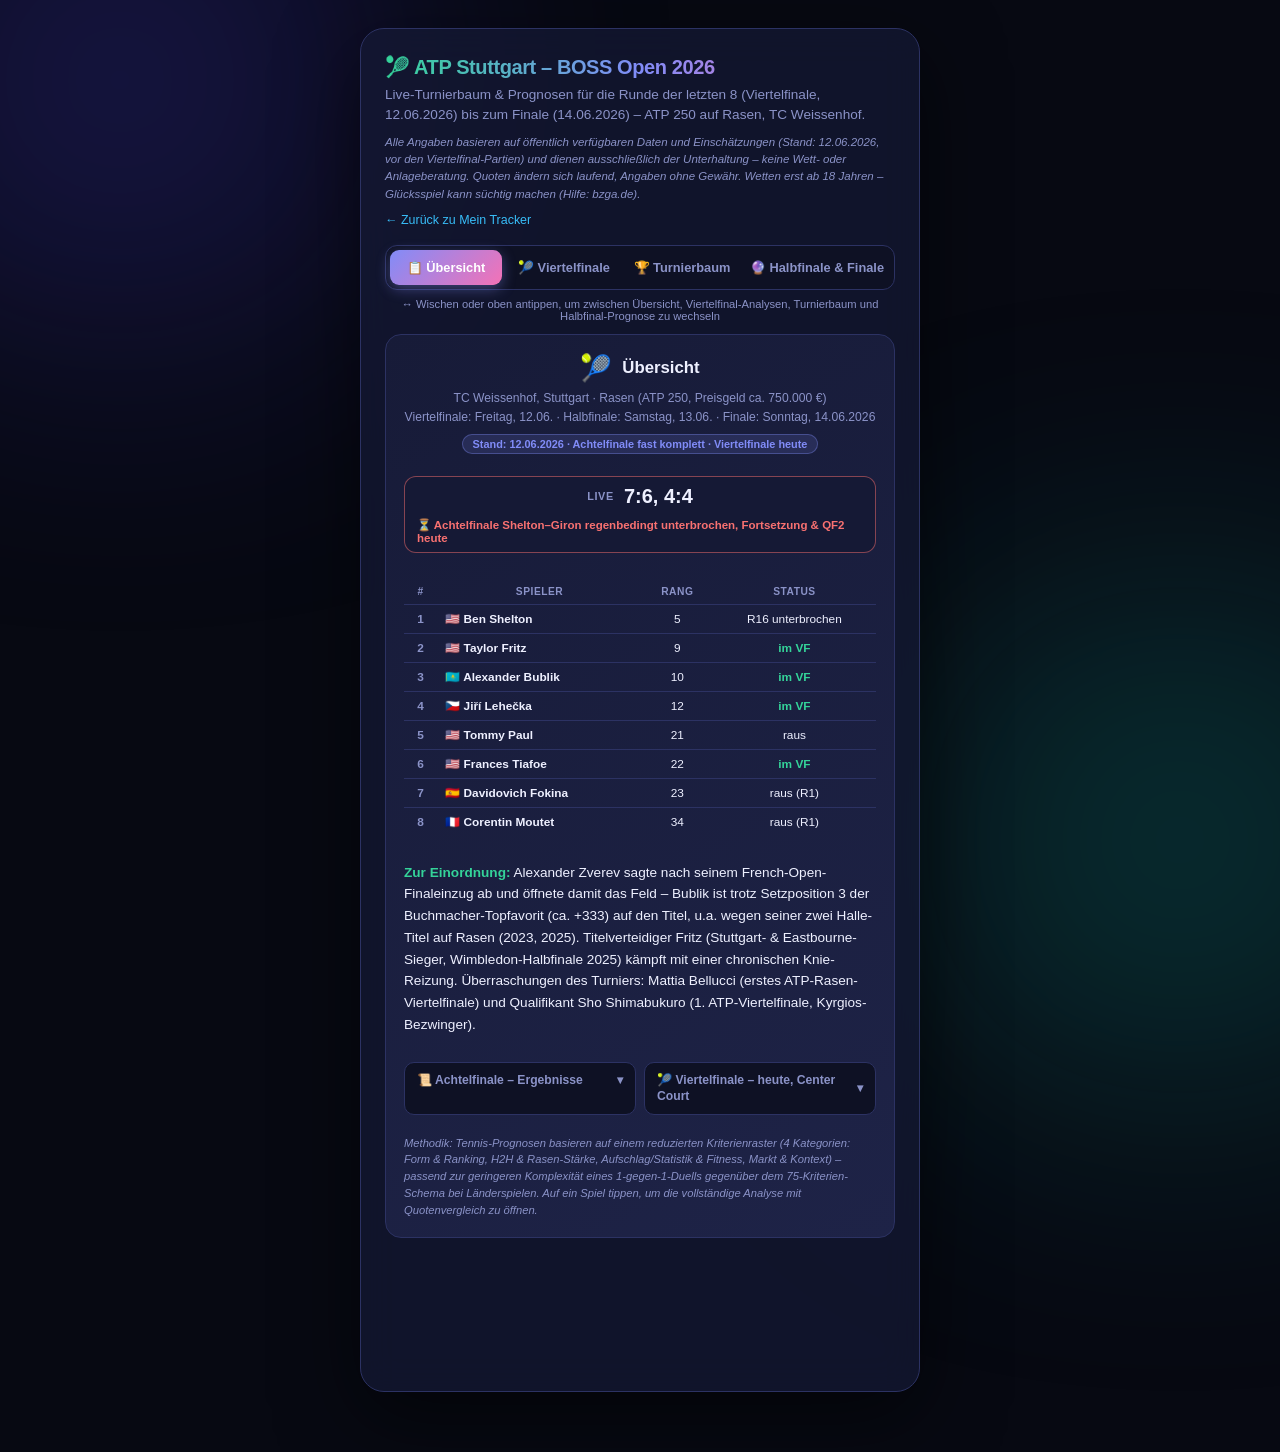
==== atp.html @ df24737b "ATP Stuttgart (BOSS Open) Seite hinzufügen: Live-Turnierbaum & Viertelfinale-Prognosen Neue Seite at" ====
<!DOCTYPE html>
<html lang="de">
<head>
<meta charset="UTF-8">
<meta name="viewport" content="width=device-width, initial-scale=1.0">
<title>ATP Stuttgart – BOSS Open 2026 | Mein Tracker</title>
<meta name="description" content="Live-Turnierbaum &amp; Prognosen für das ATP-Rasenturnier BOSS Open Stuttgart 2026 – Viertelfinale, Halbfinale &amp; Finale.">
<meta name="theme-color" content="#0e1124">
<link rel="icon" type="image/png" href="icons/icon-192.png">
<link rel="apple-touch-icon" href="icons/apple-touch-icon.png">
<link rel="stylesheet" href="style.css">
</head>
<body>
  <div class="app">
    <header class="wm-intro">
      <h1 class="wm-title">🎾 ATP Stuttgart – BOSS Open 2026</h1>
      <p class="wm-sub">Live-Turnierbaum &amp; Prognosen für die Runde der letzten 8 (Viertelfinale, 12.06.2026) bis zum Finale (14.06.2026) – ATP 250 auf Rasen, TC Weissenhof.</p>
      <p class="wm-disclaimer">Alle Angaben basieren auf öffentlich verfügbaren Daten und Einschätzungen (Stand: 12.06.2026, vor den Viertelfinal-Partien) und dienen ausschließlich der Unterhaltung – keine Wett- oder Anlageberatung. Quoten ändern sich laufend, Angaben ohne Gewähr. Wetten erst ab 18 Jahren – Glücksspiel kann süchtig machen (Hilfe: bzga.de).</p>
      <p style="margin-top:10px;font-size:0.78rem;"><a href="index.html" style="color:var(--blue);text-decoration:none;">← Zurück zu Mein Tracker</a></p>
    </header>

    <main>
      <div class="match-pills">
        <button class="match-pill active" type="button">📋 Übersicht</button>
        <button class="match-pill" type="button">🎾 Viertelfinale</button>
        <button class="match-pill" type="button">🏆 Turnierbaum</button>
        <button class="match-pill" type="button">🔮 Halbfinale &amp; Finale</button>
      </div>
      <p class="swipe-hint">↔️ Wischen oder oben antippen, um zwischen Übersicht, Viertelfinal-Analysen, Turnierbaum und Halbfinal-Prognose zu wechseln</p>
      <div class="match-slider" id="atpSlider">
      <article class="match-card">
        <header class="match-card-head">
          <div class="match-flags"><span class="flag">🎾</span><span>Übersicht</span></div>
          <div class="match-info">
            TC Weissenhof, Stuttgart · Rasen (ATP 250, Preisgeld ca. 750.000 €)<br>
            Viertelfinale: Freitag, 12.06. · Halbfinale: Samstag, 13.06. · Finale: Sonntag, 14.06.2026
          </div>
          <span class="match-tag">Stand: 12.06.2026 · Achtelfinale fast komplett · Viertelfinale heute</span>
        </header>

        <div class="live-result is-live"><span class="lr-label">Live</span><span class="lr-score">7:6, 4:4</span><span class="lr-status">⏳ Achtelfinale Shelton–Giron regenbedingt unterbrochen, Fortsetzung &amp; QF2 heute</span></div>

        <div class="group-table-wrap" style="margin-top:14px;">
          <table class="group-table">
            <thead>
              <tr><th>#</th><th>Spieler</th><th>Rang</th><th>Status</th></tr>
            </thead>
            <tbody>
              <tr><td>1</td><td>🇺🇸 Ben Shelton</td><td>5</td><td>R16 unterbrochen</td></tr>
              <tr><td>2</td><td>🇺🇸 Taylor Fritz</td><td>9</td><td class="pts">im VF</td></tr>
              <tr><td>3</td><td>🇰🇿 Alexander Bublik</td><td>10</td><td class="pts">im VF</td></tr>
              <tr><td>4</td><td>🇨🇿 Jiří Lehečka</td><td>12</td><td class="pts">im VF</td></tr>
              <tr><td>5</td><td>🇺🇸 Tommy Paul</td><td>21</td><td>raus</td></tr>
              <tr><td>6</td><td>🇺🇸 Frances Tiafoe</td><td>22</td><td class="pts">im VF</td></tr>
              <tr><td>7</td><td>🇪🇸 Davidovich Fokina</td><td>23</td><td>raus (R1)</td></tr>
              <tr><td>8</td><td>🇫🇷 Corentin Moutet</td><td>34</td><td>raus (R1)</td></tr>
            </tbody>
          </table>
        </div>

        <div class="prognosis-text" style="margin-top:14px;">
          <strong>Zur Einordnung:</strong> Alexander Zverev sagte nach seinem French-Open-Finaleinzug ab und öffnete damit das Feld – Bublik ist trotz Setzposition 3 der Buchmacher-Topfavorit (ca. +333) auf den Titel, u.a. wegen seiner zwei Halle-Titel auf Rasen (2023, 2025). Titelverteidiger Fritz (Stuttgart- &amp; Eastbourne-Sieger, Wimbledon-Halbfinale 2025) kämpft mit einer chronischen Knie-Reizung. Überraschungen des Turniers: Mattia Bellucci (erstes ATP-Rasen-Viertelfinale) und Qualifikant Sho Shimabukuro (1. ATP-Viertelfinale, Kyrgios-Bezwinger).
        </div>

        <div class="match-sections" style="margin-top:14px;">
        <details class="goal-details criteria-group">
          <summary>📜 Achtelfinale – Ergebnisse</summary>
          <ul class="tip-list">
            <li>
              <div class="tip-head"><span>Sho Shimabukuro [Q] def. Nick Kyrgios [WC]</span><span class="tip-prob">4-6, 7-6(5), 6-4</span></div>
              <div class="tip-meta">Erstes ATP-Viertelfinale für den Japaner – zugleich seine ersten beiden Rasen-Siege überhaupt.</div>
            </li>
            <li>
              <div class="tip-head"><span>Jiří Lehečka [4] def. James Duckworth</span><span class="tip-prob">6-7(8), 6-4, 7-6(3)</span></div>
              <div class="tip-meta">Enger Dreisatz-Krimi mit zwei Tiebreaks.</div>
            </li>
            <li>
              <div class="tip-head"><span>Frances Tiafoe [6] def. Rinky Hijikata</span><span class="tip-prob">6-4, 6-4</span></div>
              <div class="tip-meta">Effizienter Glattsatz-Sieg, kaum Aufwand.</div>
            </li>
            <li>
              <div class="tip-head"><span>G. Mpetshi Perricard def. Gauthier Onclin [Q]</span><span class="tip-prob">7-6(1), 6-2</span></div>
              <div class="tip-meta">Nach Tiebreak im 1. Satz danach klar.</div>
            </li>
            <li>
              <div class="tip-head"><span>Alexander Bublik [3] def. Jan-Lennard Struff</span><span class="tip-prob">7-6(3), 3-6, 6-2</span></div>
              <div class="tip-meta">22 Asse, beendet eine 3-Match-Negativserie.</div>
            </li>
            <li>
              <div class="tip-head"><span>Mattia Bellucci def. Yannick Hanfmann</span><span class="tip-prob">7-5, 6-7(4), 6-2</span></div>
              <div class="tip-meta">Zweiter Dreisatz-Sieg in Folge für den Italiener.</div>
            </li>
            <li>
              <div class="tip-head"><span>Taylor Fritz [2] def. Martin Landaluce</span><span class="tip-prob">6-7(4), 7-5, 7-6(3)</span></div>
              <div class="tip-meta">25 Asse/5 Doppelfehler – knappe Flucht aus dem 1. Satz.</div>
            </li>
            <li>
              <div class="tip-head"><span>Ben Shelton [1] vs. Marcos Giron</span><span class="tip-prob">7-6(3), 4:4*</span></div>
              <div class="tip-meta">*Regen-Unterbrechung Donnerstag – Giron führt mit Satz 1, Fortsetzung &amp; direkt anschließend QF2 am Freitag.</div>
            </li>
          </ul>
        </details>

        <details class="goal-details criteria-group">
          <summary>🎾 Viertelfinale – heute, Center Court</summary>
          <div class="group-results">
            <button class="group-result-row" type="button" data-target="1">
              <span class="gr-flags">G. Mpetshi Perricard – Bublik [3]<span class="gr-time">ab 11:00 Uhr · Eröffnungsmatch</span></span>
              <span class="gr-score">–:–</span>
              <span class="gr-link">Analyse &amp; Quoten ▸</span>
            </button>
            <button class="group-result-row" type="button" data-target="2">
              <span class="gr-flags">Sieger Shelton/Giron – Shimabukuro [Q]<span class="gr-time">nicht vor 15:00 Uhr</span></span>
              <span class="gr-score">–:–</span>
              <span class="gr-link">Analyse &amp; Quoten ▸</span>
            </button>
            <button class="group-result-row" type="button" data-target="3">
              <span class="gr-flags">Bellucci – Fritz [2]<span class="gr-time">im Anschluss an Match 1</span></span>
              <span class="gr-score">–:–</span>
              <span class="gr-link">Analyse &amp; Quoten ▸</span>
            </button>
            <button class="group-result-row" type="button" data-target="4">
              <span class="gr-flags">Lehečka [4] – Tiafoe [6]<span class="gr-time">nicht vor 17:00 Uhr</span></span>
              <span class="gr-score">–:–</span>
              <span class="gr-link">Analyse &amp; Quoten ▸</span>
            </button>
          </div>
        </details>
        </div>

        <p class="odds-note">Methodik: Tennis-Prognosen basieren auf einem reduzierten Kriterienraster (4 Kategorien: Form &amp; Ranking, H2H &amp; Rasen-Stärke, Aufschlag/Statistik &amp; Fitness, Markt &amp; Kontext) – passend zur geringeren Komplexität eines 1-gegen-1-Duells gegenüber dem 75-Kriterien-Schema bei Länderspielen. Auf ein Spiel tippen, um die vollständige Analyse mit Quotenvergleich zu öffnen.</p>
      </article>
      <article class="match-card">
        <header class="match-card-head">
          <button class="back-to-group" type="button" data-back="0">← Übersicht</button>
          <div class="match-flags">
            <span class="flag">🇫🇷</span><span>Mpetshi Perricard</span>
            <span class="match-vs">vs.</span>
            <span>Bublik</span><span class="flag">🇰🇿</span>
          </div>
          <div class="match-info">
            Freitag, 12.06.2026 · ab 11:00 Uhr MESZ (Eröffnungsmatch)<br>
            Center Court, TC Weissenhof, Stuttgart
          </div>
          <span class="match-tag">Viertelfinale · Best-of-3-Sätze</span>
          <div class="live-result"><span class="lr-label">Sätze</span><span class="lr-score">– : –</span><span class="lr-status">⏳ Beginn heute, 11:00 Uhr MESZ</span></div>
        </header>

        <div class="prognosis-box">
          <div class="prognosis-title">📊 Prognose</div>
          <div class="prob-row">
            <div>
              <div class="prob-labels"><span>Sieg Mpetshi Perricard</span><span class="pct">38%</span></div>
              <div class="prob-bar"><div class="prob-fill home" style="width:38%"></div></div>
            </div>
            <div>
              <div class="prob-labels"><span>Sieg Bublik</span><span class="pct">62%</span></div>
              <div class="prob-bar"><div class="prob-fill away" style="width:62%"></div></div>
            </div>
          </div>
          <div class="prognosis-result">
            <div class="result-score">1:2</div>
            <div class="result-label">Wahrscheinlichstes Ergebnis (Sätze): Knapper Sieg Bublik in 3 Sätzen gegen einen der größten Aufschläger der Tour – das erste Duell beider auf Rasen, nach zwei bisherigen Sandplatz-Begegnungen (2:1 für Mpetshi Perricard).</div>
          </div>
          <div class="prognosis-text">
            <strong>Sätze:</strong> Hohe Tiebreak-Wahrscheinlichkeit – beide Spieler zählen zu den größten Aufschlägern der Tour (Bublik zuletzt 22 Asse), echte Breaks dürften selten sein.<br>
            <strong>Schlüssel-Faktor:</strong> Frische – Mpetshi Perricard hat diese Woche bereits 6 Sätze (zwei Dreisätzer mit Tiebreaks) gespielt, Bublik nach Freilos erst 3.
          </div>
          <div class="confidence-row">
            <span class="confidence-badge low">Konfidenz: Niedrig</span>
          </div>
          <ul class="uncertainty-list">
            <li>Erstes Aufeinandertreffen auf Rasen – beide bisherigen Duelle (2:1 für Mpetshi Perricard) fanden auf Sand statt, kaum übertragbar.</li>
            <li>Eröffnungsmatch ab 11:00 Uhr: Morgentau auf dem Rasen kann Aufschlagprozente in der Anfangsphase leicht senken.</li>
            <li>Bei zwei Aufschlagriesen mit wenigen Breakchancen können einzelne Tiebreak-Punkte das ganze Match drehen – die Marge zwischen den Spielern ist statistisch gering.</li>
          </ul>
        </div>

        <div class="match-sections">
        <details class="goal-details criteria-group">
          <summary>📈 Form &amp; Ranking (Gewicht: 30%)</summary>
          <ul class="criteria-list">
            <li><span class="criteria-num">1.</span> Bublik (ATP 10/11) führt den Ranking-Vergleich klar an gegenüber Mpetshi Perricard (ATP ca. 93, durch limitierten Rasen-Spielplan 2026 in der Weltrangliste zurückgefallen).</li>
            <li><span class="criteria-num">2.</span> Bublik beendete mit dem 22-Asse-Sieg über Struff eine Drei-Match-Negativserie und wirkte dabei wieder in Bestform.</li>
            <li><span class="criteria-num">3.</span> Mpetshi Perricard musste sich in Runde 1 und im Achtelfinale jeweils über drei knappe Sätze (inkl. mehrerer Tiebreaks) durchsetzen – schwankende, aber kämpferische Form.</li>
            <li><span class="criteria-num">4.</span> Bublik gilt trotz Setzposition 3 als Buchmacher-Topfavorit (ca. +333) auf den Gesamttitel – ein Vertrauensvorschuss des Marktes in seine aktuelle Form.</li>
          </ul>
        </details>

        <details class="goal-details criteria-group">
          <summary>🆚 H2H &amp; Rasen-Stärke (Gewicht: 25%)</summary>
          <ul class="criteria-list">
            <li><span class="criteria-num">5.</span> Direktvergleich: Mpetshi Perricard führt 2:1 (Lyon 2024, Hamburg 2025) – beide Duelle fanden allerdings auf Sand statt, das heutige Match ist die erste Begegnung auf Rasen.</li>
            <li><span class="criteria-num">6.</span> Bublik ist zweifacher Halle-Champion (2023 &amp; 2025) mit einer Karriere-Rasenbilanz von ca. 62,8% – einer der erfahrensten Rasenspezialisten im verbliebenen Feld.</li>
            <li><span class="criteria-num">7.</span> Mpetshi Perricard hat 2026 auf Rasen erst 2 Partien bestritten (2-0) – positiv, aber eine zu kleine Stichprobe für eine verlässliche Einordnung.</li>
            <li><span class="criteria-num">8.</span> Der niedrige, schnelle Absprung auf Rasen begünstigt tendenziell den variableren, erfahreneren Aufschläger – ein leichter Vorteil für Bublik (Einschätzung).</li>
          </ul>
        </details>

        <details class="goal-details criteria-group">
          <summary>🎯 Aufschlag/Statistik &amp; Fitness (Gewicht: 30%)</summary>
          <ul class="criteria-list">
            <li><span class="criteria-num">9.</span> Beide zählen zu den größten Aufschlägern der Tour – Bublik mit zuletzt 22 Assen, Mpetshi Perricard traditionell mit häufig 20+ Assen pro Match.</li>
            <li><span class="criteria-num">10.</span> Bublik hatte ein Freilos in Runde 1 und musste seither nur einen Dreisatz bestreiten – insgesamt erst 3 Sätze in dieser Woche.</li>
            <li><span class="criteria-num">11.</span> Mpetshi Perricard spielte bereits zwei Dreisätzer (6 Sätze, mehrere Tiebreaks) – die kumulierte Belastung könnte sich im Verlauf eines engen 3. Satzes bemerkbar machen.</li>
            <li><span class="criteria-num">12.</span> Bei zwei Aufschlagriesen mit wenigen Returnchancen dürften Breaks selten sein – die statistische Marge ist gering, was Überraschungen begünstigt.</li>
          </ul>
        </details>

        <details class="goal-details criteria-group">
          <summary>💹 Markt &amp; Kontext (Gewicht: 15%)</summary>
          <ul class="criteria-list">
            <li><span class="criteria-num">13.</span> Quotenvergleich: Bublik ca. 1,50–1,57, Mpetshi Perricard ca. 2,39–2,62 – impliziert eine Bublik-Favoritenrolle von grob 60–65%.</li>
            <li><span class="criteria-num">14.</span> Tennis-Vorhersagemodelle sehen Bublik bei ca. 60% Siegwahrscheinlichkeit – am unteren Ende typischer Top-10-vs-Top-100-Quoten, was auf eine als eng eingeschätzte Partie hindeutet.</li>
            <li><span class="criteria-num">15.</span> Eröffnungsmatch des Tages auf dem Center Court (ab 11:00 Uhr) – früher Termin, Bedingungen morgens potenziell etwas langsamer.</li>
            <li><span class="criteria-num">16.</span> Größtes Unsicherheitsmoment bleibt die fehlende Rasen-Erfahrung im direkten Duell – ohne Präzedenzfall auf diesem Belag ist die Prognose stärker modell- als erfahrungsbasiert.</li>
          </ul>
        </details>

        <details class="goal-details criteria-group">
          <summary>🔗 Quellen</summary>
          <ul class="source-list">
            <li><a href="https://en.wikipedia.org/wiki/2026_BOSS_Open" target="_blank" rel="noopener">Wikipedia: 2026 BOSS Open – Setzliste &amp; Draw</a></li>
            <li><a href="https://www.tennisexplorer.com/stuttgart/2026/atp-men/" target="_blank" rel="noopener">TennisExplorer: Stuttgart 2026 – Draw &amp; Ergebnisse</a></li>
            <li><a href="https://www.universtennis.com/2026/06/11/atp-250-stuttgart-le-programme-complet-du-vendredi-12-juin-avec-mpetshi-perricard-bublik/" target="_blank" rel="noopener">UniversTennis: Order of Play Freitag – Mpetshi Perricard vs. Bublik</a></li>
            <li><a href="https://www.ski-nordique.net/atp-stuttgart-2026-resultats-et-suivi-live-mpetshi-perricard-vs-bublik-en-quart-fritz-et-lehecka-se-font-peur.6747522-605274.html" target="_blank" rel="noopener">Live-Ticker &amp; Vorschau: Mpetshi Perricard – Bublik im Viertelfinale</a></li>
            <li><a href="https://www.atptour.com/en/news/stuttgart-atp-250-2026-history-draw-schedule" target="_blank" rel="noopener">ATP Tour: Stuttgart 2026 – History, Draw &amp; Schedule</a></li>
          </ul>
        </details>
        </div>
      </article>
      <article class="match-card">
        <header class="match-card-head">
          <button class="back-to-group" type="button" data-back="0">← Übersicht</button>
          <div class="match-flags">
            <span class="flag">🇺🇸</span><span>Sieger Shelton/Giron</span>
            <span class="match-vs">vs.</span>
            <span>Shimabukuro</span><span class="flag">🇯🇵</span>
          </div>
          <div class="match-info">
            Freitag, 12.06.2026 · nicht vor 15:00 Uhr MESZ (im Anschluss an die R16-Fortsetzung)<br>
            Center Court, TC Weissenhof, Stuttgart
          </div>
          <span class="match-tag">Viertelfinale · Best-of-3-Sätze · Gegner steht erst nach R16-Fortsetzung fest</span>
          <div class="live-result is-live"><span class="lr-label">R16</span><span class="lr-score">7:6, 4:4</span><span class="lr-status">⏳ Shelton–Giron unterbrochen (Giron führt 1:0 Sätze), Fortsetzung vor QF2</span></div>
        </header>

        <div class="prognosis-box">
          <div class="prognosis-title">📊 Prognose</div>
          <div class="prob-row">
            <div>
              <div class="prob-labels"><span>Sieg Shelton/Giron (R16-Sieger)</span><span class="pct">70%</span></div>
              <div class="prob-bar"><div class="prob-fill home" style="width:70%"></div></div>
            </div>
            <div>
              <div class="prob-labels"><span>Sieg Shimabukuro</span><span class="pct">30%</span></div>
              <div class="prob-bar"><div class="prob-fill away" style="width:30%"></div></div>
            </div>
          </div>
          <div class="prognosis-result">
            <div class="result-score">2:1</div>
            <div class="result-label">Wahrscheinlichstes Ergebnis (Sätze): Der Sieger der R16-Fortsetzung (Shelton oder Giron) setzt sich gegen den überraschend starken Qualifikanten Shimabukuro durch – aber nicht ohne Kampf, da er direkt im Anschluss ohne nennenswerte Pause antreten muss.</div>
          </div>
          <div class="prognosis-text">
            <strong>Sätze:</strong> Der Ranking-Vorteil spricht für den R16-Sieger, doch die fehlende Erholungszeit und Shimabukuros Cinderella-Lauf (Siege über Halys &amp; Kyrgios) machen einen 3. Satz wahrscheinlich.<br>
            <strong>Schlüssel-Faktor:</strong> Wer überhaupt antritt, ist offen – die Regen-unterbrochene Partie Shelton vs. Giron steht bei 7:6(3), 4:4, Giron führt mit Satz 1.
          </div>
          <div class="confidence-row">
            <span class="confidence-badge low">Konfidenz: Niedrig</span>
          </div>
          <ul class="uncertainty-list">
            <li>Der Gegner für dieses Viertelfinale steht erst nach Fortsetzung der unterbrochenen R16-Partie Shelton vs. Giron fest.</li>
            <li>Fatigue: Der R16-Sieger spielt am selben Tag direkt im Anschluss ohne nennenswerte Erholungszeit – das am stärksten belastete Szenario der gesamten Runde.</li>
            <li>Shimabukuros Rasen-Erfahrung beschränkt sich komplett auf diese Turnierwoche – keine Vergleichsdaten gegen höher eingestufte Gegner auf diesem Belag.</li>
          </ul>
        </div>

        <div class="match-sections">
        <details class="goal-details criteria-group">
          <summary>📈 Form &amp; Ranking (Gewicht: 30%)</summary>
          <ul class="criteria-list">
            <li><span class="criteria-num">1.</span> Offen ist, wer überhaupt ins Viertelfinale einzieht: Die regen-unterbrochene R16-Partie Shelton [1] vs. Giron steht bei 7:6(3), 4:4 – Giron führt mit Satz 1, beide haben reelle Chancen.</li>
            <li><span class="criteria-num">2.</span> Shelton (ATP 5, 2 Titel 2026: Dallas &amp; München) war vor der Unterbrechung mit ca. 74% impliziter Wahrscheinlichkeit klarer Favorit – ein Vorsprung, der durch den Satzrückstand nun relativiert wird.</li>
            <li><span class="criteria-num">3.</span> Giron (ATP ca. 51–69, 8:6 in 2026, Finale beim Phoenix/Arizona-Classic) zeigt solide Form 2026 und führt überraschend mit Satz 1 gegen den Top-5-Spieler.</li>
            <li><span class="criteria-num">4.</span> Shimabukuro (Qualifikant, rückt erstmals in die Top 100 vor) ist die Cinderella-Story des Turniers: Siege über Halys und Kyrgios – zugleich seine ersten beiden Rasen-Siege überhaupt.</li>
          </ul>
        </details>

        <details class="goal-details criteria-group">
          <summary>🆚 H2H &amp; Rasen-Stärke (Gewicht: 25%)</summary>
          <ul class="criteria-list">
            <li><span class="criteria-num">5.</span> H2H Shelton–Giron: Shelton führt 2:1 (Tokio 2023, Hamburg 2026); Girons einziger Sieg war Delray Beach 2023 auf Hartplatz – noch kein Rasen-Duell zwischen beiden.</li>
            <li><span class="criteria-num">6.</span> Shelton erreichte bei seinem Stuttgart-Debüt 2025 das Halbfinale und gilt als einer der besseren Rasenspieler im Feld; Girons Karriere-Rasenbilanz liegt bei ca. 51% (19-18), zuletzt 3:3 in den letzten 52 Wochen.</li>
            <li><span class="criteria-num">7.</span> Shimabukuro hatte vor dieser Woche keine ATP-Rasen-Erfahrung – seine Siege über Halys und Kyrgios waren seine ersten Rasen-Matches überhaupt, ein bemerkenswerter Soforterfolg.</li>
            <li><span class="criteria-num">8.</span> Gegen Shimabukuro fehlt sowohl Shelton als auch Giron jede H2H-Referenz – für beide Szenarien ist es ein Duell ohne Vorgeschichte.</li>
          </ul>
        </details>

        <details class="goal-details criteria-group">
          <summary>🎯 Aufschlag/Statistik &amp; Fitness (Gewicht: 30%)</summary>
          <ul class="criteria-list">
            <li><span class="criteria-num">9.</span> Entscheidender Fitness-Faktor: Wer die R16-Fortsetzung gewinnt, muss am selben Tag ohne nennenswerte Pause direkt ins Viertelfinale – das am stärksten belastete Szenario der gesamten Runde.</li>
            <li><span class="criteria-num">10.</span> Shimabukuro hat in dieser Woche bereits 2 Matches/5 Sätze bestritten, ist aber nicht zusätzlich durch eine Marathon-Fortsetzung am gleichen Tag belastet.</li>
            <li><span class="criteria-num">11.</span> Shelton zählt zu den härtesten Aufschlägern der Tour; Giron spielt variabler mit gutem Slice-Aufschlag – beide Stile würden Shimabukuros Returnspiel unterschiedlich fordern.</li>
            <li><span class="criteria-num">12.</span> Für Shimabukuro gegen Top-100-Gegner auf Rasen existieren noch keine Vergleichswerte – seine bisherigen Siege beruhten vor allem auf Kampfgeist und Nervenstärke in Tiebreaks.</li>
          </ul>
        </details>

        <details class="goal-details criteria-group">
          <summary>💹 Markt &amp; Kontext (Gewicht: 15%)</summary>
          <ul class="criteria-list">
            <li><span class="criteria-num">13.</span> Vor der Quoten-Neubewertung war Shelton mit ca. 1,30–1,36 (≈74%) klarer Favorit gegen Giron – nach dem Satzverlust dürfte sich diese Quote deutlich Richtung 50:50 verschoben haben.</li>
            <li><span class="criteria-num">14.</span> Für das Viertelfinale selbst lag zum Recherchezeitpunkt noch keine Quote vor (Gegner unbekannt); Shimabukuros vorherige Außenseiterquote (+134 gegen Kyrgios) deutet aber darauf hin, dass er auch hier Außenseiter bliebe.</li>
            <li><span class="criteria-num">15.</span> Ansetzung "nicht vor 15:00 Uhr" – direkt nach der R16-Fortsetzung, was die Pausenlänge für den Sieger weiter verkürzt.</li>
            <li><span class="criteria-num">16.</span> Größte Unsicherheit der gesamten Runde: Sowohl Gegner als auch dessen Frischezustand stehen erst kurz vor Anpfiff fest – diese Prognose trägt daher die niedrigste Konfidenz aller vier Partien.</li>
          </ul>
        </details>

        <details class="goal-details criteria-group">
          <summary>🔗 Quellen</summary>
          <ul class="source-list">
            <li><a href="https://www.atptour.com/en/video/extended-highlights-shimabukuro-tiafoe-fritz-win-sheltongiron-interrupted-in-stuttgart-2026" target="_blank" rel="noopener">ATP Tour: Highlights &amp; Bestätigung der Unterbrechung Shelton–Giron</a></li>
            <li><a href="https://www.tennisexplorer.com/stuttgart/2026/atp-men/" target="_blank" rel="noopener">TennisExplorer: Stuttgart 2026 – Draw &amp; Ergebnisse</a></li>
            <li><a href="https://en.wikipedia.org/wiki/2026_BOSS_Open" target="_blank" rel="noopener">Wikipedia: 2026 BOSS Open – Setzliste &amp; Draw</a></li>
            <li><a href="https://tennis-db.com/tournaments/250/boss-open" target="_blank" rel="noopener">Tennis-DB: BOSS Open 2026 – Rundenergebnisse</a></li>
            <li><a href="https://www.atptour.com/en/news/stuttgart-atp-250-2026-history-draw-schedule" target="_blank" rel="noopener">ATP Tour: Stuttgart 2026 – History, Draw &amp; Schedule</a></li>
          </ul>
        </details>
        </div>
      </article>
      <article class="match-card">
        <header class="match-card-head">
          <button class="back-to-group" type="button" data-back="0">← Übersicht</button>
          <div class="match-flags">
            <span class="flag">🇮🇹</span><span>Bellucci</span>
            <span class="match-vs">vs.</span>
            <span>Fritz</span><span class="flag">🇺🇸</span>
          </div>
          <div class="match-info">
            Freitag, 12.06.2026 · im Anschluss an QF1 (ca. frühe/mittlere Nachmittagsstunden)<br>
            Center Court, TC Weissenhof, Stuttgart
          </div>
          <span class="match-tag">Viertelfinale · Best-of-3-Sätze</span>
          <div class="live-result"><span class="lr-label">Sätze</span><span class="lr-score">– : –</span><span class="lr-status">⏳ Beginn heute im Tagesverlauf</span></div>
        </header>

        <div class="prognosis-box">
          <div class="prognosis-title">📊 Prognose</div>
          <div class="prob-row">
            <div>
              <div class="prob-labels"><span>Sieg Bellucci</span><span class="pct">28%</span></div>
              <div class="prob-bar"><div class="prob-fill home" style="width:28%"></div></div>
            </div>
            <div>
              <div class="prob-labels"><span>Sieg Fritz</span><span class="pct">72%</span></div>
              <div class="prob-bar"><div class="prob-fill away" style="width:72%"></div></div>
            </div>
          </div>
          <div class="prognosis-result">
            <div class="result-score">0:2</div>
            <div class="result-label">Wahrscheinlichstes Ergebnis (Sätze): Titelverteidiger Fritz nutzt seine Rasen-Erfahrung (65% Karrierequote, Stuttgart- &amp; Eastbourne-Sieger 2025) und gewinnt vergleichsweise klar in 2 Sätzen – sofern das angeschlagene Knie mitspielt.</div>
          </div>
          <div class="prognosis-text">
            <strong>Sätze:</strong> Modelle sehen Fritz bei ca. 72%, SportyTrader projiziert sogar ein gedecktes Games-Handicap von -3,5 für ihn – ein 2:0 in Sätzen ist das Basisszenario.<br>
            <strong>Schlüssel-Faktor:</strong> Fritz' chronische Knie-Tendonitis – seine Bewegungsfreiheit war 2026 saisonübergreifend „komplett beeinträchtigt", was auf Rasen (tiefe Bälle, seitliche Antritte) besonders riskant ist.
          </div>
          <div class="confidence-row">
            <span class="confidence-badge medium">Konfidenz: Mittel</span>
          </div>
          <ul class="uncertainty-list">
            <li>Fritz' Knieproblem (chronische Tendonitis) ist der entscheidende Unsicherheitsfaktor – unklar, wie stark seine Beweglichkeit auf Rasen aktuell eingeschränkt ist.</li>
            <li>Bellucci hat in dieser Woche bereits 6 Sätze gespielt (zwei Dreisätzer) gegenüber 3 für Fritz – mehr Matchpraxis, aber auch mehr kumulierte Belastung für den Italiener.</li>
            <li>Gegen Top-10-Spieler ist Bellucci bislang nur 1:4 – wenig Erfahrung in derart hochkarätigen Duellen.</li>
          </ul>
        </div>

        <div class="match-sections">
        <details class="goal-details criteria-group">
          <summary>📈 Form &amp; Ranking (Gewicht: 30%)</summary>
          <ul class="criteria-list">
            <li><span class="criteria-num">1.</span> Fritz (ATP 9, Titelverteidiger) führt den Ranking-Vergleich klar vor Bellucci (ATP 78) – eine Differenz von fast 70 Plätzen.</li>
            <li><span class="criteria-num">2.</span> Fritz' 2026-Bilanz (11:7, 61,1%) wird von Trackern als „durchschnittlich" eingestuft – kein Hinweis auf Topform, aber stabil.</li>
            <li><span class="criteria-num">3.</span> Bellucci erlebt seinen Karrierehöhepunkt: Sensationssieg gegen die Nr. 7 Davidovich Fokina (6-2, 6-7, 6-1), danach ein weiterer Dreisatzsieg gegen Hanfmann – sein erstes ATP-Rasen-Viertelfinale überhaupt.</li>
            <li><span class="criteria-num">4.</span> Vor Stuttgart kassierte Bellucci Erstrunden-Aus bei Roland Garros (gg. Q. Halys) und Birmingham (gg. Bolt) sowie ein Drittrunden-Aus in Rom – die Stuttgart-Form ist ein deutlicher Ausreißer nach oben.</li>
          </ul>
        </details>

        <details class="goal-details criteria-group">
          <summary>🆚 H2H &amp; Rasen-Stärke (Gewicht: 25%)</summary>
          <ul class="criteria-list">
            <li><span class="criteria-num">5.</span> Kein bisheriges Aufeinandertreffen zwischen Fritz und Bellucci auf der ATP Tour – ein Duell ohne Vorgeschichte.</li>
            <li><span class="criteria-num">6.</span> Fritz ist mit ca. 65% Karriere-Rasenquote, 5 Rasentiteln, der Titelverteidigung in Stuttgart 2025, dem Eastbourne-Sieg 2025 und dem Wimbledon-Halbfinale 2025 einer der etabliertesten Rasenspieler im verbliebenen Feld.</li>
            <li><span class="criteria-num">7.</span> Bellucci bringt eine Karriere-Rasenbilanz von ca. 56% (18-14) mit – solide, aber ohne die Titel-Historie von Fritz auf diesem Belag.</li>
            <li><span class="criteria-num">8.</span> Gegen Top-10-Spieler ist Bellucci bislang nur 1:4 – eine Hürde, die er heute gegen den Titelverteidiger erstmals auf Rasen überwinden müsste.</li>
          </ul>
        </details>

        <details class="goal-details criteria-group">
          <summary>🎯 Aufschlag/Statistik &amp; Fitness (Gewicht: 30%)</summary>
          <ul class="criteria-list">
            <li><span class="criteria-num">9.</span> Fritz schlug im Achtelfinale 25 Asse bei nur 5 Doppelfehlern – ein starkes Aufschlagsignal trotz Dreisatz-Sieg über Landaluce.</li>
            <li><span class="criteria-num">10.</span> Fritz hatte ein Freilos in Runde 1 und musste seither nur einen Dreisatz spielen (3 Sätze gesamt); Bellucci spielte zwei Dreisätzer (6 Sätze) – mehr Matchpraxis, aber auch mehr Belastung für den Italiener.</li>
            <li><span class="criteria-num">11.</span> Fritz' chronische Knie-Tendonitis erzwang 2026 bereits eine Saisonpause nach dem Achtelfinal-Aus in Miami und den Verzicht auf weite Teile der Sandplatzsaison – seine Bewegungsfreiheit gilt als „komplett beeinträchtigt".</li>
            <li><span class="criteria-num">12.</span> Auf Rasen sind niedrige Bälle und seitliche Antritte besonders kniebelastend – sollte Fritz' Knie limitiert sein, würde das Belluccis Konterspiel begünstigen.</li>
          </ul>
        </details>

        <details class="goal-details criteria-group">
          <summary>💹 Markt &amp; Kontext (Gewicht: 15%)</summary>
          <ul class="criteria-list">
            <li><span class="criteria-num">13.</span> Quotenvergleich: Fritz ca. 1,30–1,32, Bellucci ca. 3,36–3,50 – klare Favoritenrolle für den Titelverteidiger.</li>
            <li><span class="criteria-num">14.</span> Vorhersagemodelle sehen Fritz bei ca. 72%; SportyTrader projiziert sogar ein gedecktes Games-Handicap von -3,5 für Fritz.</li>
            <li><span class="criteria-num">15.</span> Für Fritz steht mit einem Titel auch ein psychologischer Schub vor Wimbledon im Raum – ein Erfolg in Stuttgart wäre ein wichtiges Formsignal nach der knie-bedingten Saisonunterbrechung.</li>
            <li><span class="criteria-num">16.</span> Für Bellucci ist bereits das Erreichen des Viertelfinales ein Karrierehöhepunkt – „verlustfrei" spielen könnte ihn befreien, mutige Entscheidungen zu treffen (Einschätzung).</li>
          </ul>
        </details>

        <details class="goal-details criteria-group">
          <summary>🔗 Quellen</summary>
          <ul class="source-list">
            <li><a href="https://www.atptour.com/en/news/bellucci-hanfmann-stuttgart-2026-wednesday" target="_blank" rel="noopener">ATP Tour: Bellucci – Hanfmann, R16-Bericht &amp; bisherige Saison</a></li>
            <li><a href="https://www.si.com/onsi/serve/news/taylor-fritz-knee-injury-jeopardizes-2026-season" target="_blank" rel="noopener">Sports Illustrated: Taylor Fritz' Knieverletzung gefährdet die Saison 2026</a></li>
            <li><a href="https://www.tennisexplorer.com/stuttgart/2026/atp-men/" target="_blank" rel="noopener">TennisExplorer: Stuttgart 2026 – Draw &amp; Ergebnisse</a></li>
            <li><a href="https://www.ski-nordique.net/atp-stuttgart-2026-resultats-et-suivi-live-mpetshi-perricard-vs-bublik-en-quart-fritz-et-lehecka-se-font-peur.6747522-605274.html" target="_blank" rel="noopener">Live-Ticker &amp; Vorschau: Fritz im Viertelfinale</a></li>
            <li><a href="https://en.wikipedia.org/wiki/2026_BOSS_Open" target="_blank" rel="noopener">Wikipedia: 2026 BOSS Open – Setzliste &amp; Draw</a></li>
          </ul>
        </details>
        </div>
      </article>
      <article class="match-card">
        <header class="match-card-head">
          <button class="back-to-group" type="button" data-back="0">← Übersicht</button>
          <div class="match-flags">
            <span class="flag">🇨🇿</span><span>Lehečka</span>
            <span class="match-vs">vs.</span>
            <span>Tiafoe</span><span class="flag">🇺🇸</span>
          </div>
          <div class="match-info">
            Freitag, 12.06.2026 · nicht vor 17:00 Uhr MESZ (letztes Match des Tages)<br>
            Center Court, TC Weissenhof, Stuttgart
          </div>
          <span class="match-tag">Viertelfinale · Best-of-3-Sätze</span>
          <div class="live-result"><span class="lr-label">Sätze</span><span class="lr-score">– : –</span><span class="lr-status">⏳ Beginn heute, nicht vor 17:00 Uhr MESZ</span></div>
        </header>

        <div class="prognosis-box">
          <div class="prognosis-title">📊 Prognose</div>
          <div class="prob-row">
            <div>
              <div class="prob-labels"><span>Sieg Lehečka</span><span class="pct">54%</span></div>
              <div class="prob-bar"><div class="prob-fill home" style="width:54%"></div></div>
            </div>
            <div>
              <div class="prob-labels"><span>Sieg Tiafoe</span><span class="pct">46%</span></div>
              <div class="prob-bar"><div class="prob-fill away" style="width:46%"></div></div>
            </div>
          </div>
          <div class="prognosis-result">
            <div class="result-score">2:1</div>
            <div class="result-label">Wahrscheinlichstes Ergebnis (Sätze): Das statistisch knappste Viertelfinale des Tages – Lehečka mit leichtem Form- und Aufschlagvorteil setzt sich nach Einschätzung in 3 Sätzen gegen den erfahrenen Rasen- und Stuttgart-Spezialisten Tiafoe durch.</div>
          </div>
          <div class="prognosis-text">
            <strong>Sätze:</strong> Modelle sehen Lehečka bei ca. 54–55%, Quoten (ca. 1,64–1,72 vs. 2,10–2,25) bestätigen eine knappe Favoritenrolle – der geringste Abstand aller vier Viertelfinals.<br>
            <strong>Schlüssel-Faktor:</strong> Aufschlag gegen Return – Lehečka mit starken Aufschlagwerten (16 Asse, 84% 1.-Aufschlag-Punkte im R16), Tiafoe mit klar besseren Returnwerten (Breakchancen-Quote 31,6% vs. 21,8%).
          </div>
          <div class="confidence-row">
            <span class="confidence-badge medium">Konfidenz: Mittel</span>
          </div>
          <ul class="uncertainty-list">
            <li>Der direkte Vergleich spricht für Tiafoe (2:1 gesamt, 1:0 auf Rasen, knapper Dreisatzsieg zuletzt in Cincinnati 2024) – ein Gegenargument zur knappen Modell-Präferenz für Lehečka.</li>
            <li>Tiafoe hat in Stuttgart noch nie vor dem Viertelfinale verloren (Champion 2023, Viertelfinale 2024) – ein Heimvorteil-ähnlicher Faktor trotz Auswärtsspiel.</li>
            <li>Lehečkas zwei Dreisatz-Marathons (6 Sätze, mehrere Tiebreaks) gegenüber Tiafoes effizienteren 5 Sätzen könnten sich im 3. Satz auf die Beine schlagen.</li>
          </ul>
        </div>

        <div class="match-sections">
        <details class="goal-details criteria-group">
          <summary>📈 Form &amp; Ranking (Gewicht: 30%)</summary>
          <ul class="criteria-list">
            <li><span class="criteria-num">1.</span> Lehečka (ATP 12) hat einen moderaten Rankingvorsprung von ca. 10 Plätzen vor Tiafoe (ATP 22/26).</li>
            <li><span class="criteria-num">2.</span> Lehečkas 2026-Bilanz (18:10) und Tiafoes Bilanz (24:11) liegen bei den Siegquoten nah beieinander – beide kommen mit guter Saisonform ins Viertelfinale.</li>
            <li><span class="criteria-num">3.</span> Tiafoe ist 2026 auf Rasen bislang 2:0, Lehečka offiziell 1:0 (begrenzte Stichprobe), gilt aber als Sieger seiner letzten drei Rasenmatches – beide kommen mit positiver Rasenform.</li>
            <li><span class="criteria-num">4.</span> Beide zogen über zwei umkämpfte Matches ins Viertelfinale ein – Lehečka über zwei Dreisätzer mit Tiebreaks (u.a. Duckworth), Tiafoe über einen Dreisatz (Altmaier) und einen souveränen Glattsatzsieg (Hijikata).</li>
          </ul>
        </details>

        <details class="goal-details criteria-group">
          <summary>🆚 H2H &amp; Rasen-Stärke (Gewicht: 25%)</summary>
          <ul class="criteria-list">
            <li><span class="criteria-num">5.</span> Direktvergleich: Tiafoe führt 2:1 insgesamt und 1:0 auf Rasen (Stuttgart 2023, Glattsatzsieg). Letztes Duell Cincinnati 2024: Tiafoe gewann 6-4, 6-7, 7-6 – ein enger Dreisatz.</li>
            <li><span class="criteria-num">6.</span> Tiafoe verfügt mit ca. 35 Karriere-Rasensiegen über eine deutlich tiefere Rasen-Historie als Lehečka mit ca. 13 Siegen.</li>
            <li><span class="criteria-num">7.</span> Tiafoe hat in Stuttgart noch nie vor dem Viertelfinale verloren: Champion 2023, Viertelfinale 2024, 2025 nicht angetreten, 2026 erneut im Viertelfinale – ein standortbezogener Vertrauensfaktor.</li>
            <li><span class="criteria-num">8.</span> Lehečkas begrenzte Rasen-Historie wird durch seine aktuell gute Form relativiert – eine direkte Übertragung früherer Rasenresultate ist daher nur eingeschränkt aussagekräftig.</li>
          </ul>
        </details>

        <details class="goal-details criteria-group">
          <summary>🎯 Aufschlag/Statistik &amp; Fitness (Gewicht: 30%)</summary>
          <ul class="criteria-list">
            <li><span class="criteria-num">9.</span> Lehečka schlug gegen Duckworth 16 Asse bei 2 Doppelfehlern und gewann 84% (56/67) der ersten Aufschlagpunkte sowie 71% (27/38) der zweiten – starke Aufschlagwerte.</li>
            <li><span class="criteria-num">10.</span> Tiafoe kam gegen Hijikata nur auf 4 Asse (0 Doppelfehler, 63% erste Aufschläge im Feld), gewann aber 66% (25/38) bzw. 68% (15/22) seiner Aufschlagpunkte – effizienter, aber weniger dominant am Aufschlag.</li>
            <li><span class="criteria-num">11.</span> Im Return ist Tiafoe überlegen: Breakchancen-Verwertung 31,63% vs. Lehečkas 21,79%; auch bei Returnpunkten gegen den 1. (23,02% vs. 21,44%) und 2. Aufschlag (47,66% vs. 41,98%) liegt Tiafoe vorne.</li>
            <li><span class="criteria-num">12.</span> Belastung: Lehečka hat in dieser Woche 6 Sätze (zwei Dreisatz-Marathons mit Tiebreaks) gespielt, Tiafoe nur 5 (effizienter) – leichter Frischevorteil für Tiafoe.</li>
          </ul>
        </details>

        <details class="goal-details criteria-group">
          <summary>💹 Markt &amp; Kontext (Gewicht: 15%)</summary>
          <ul class="criteria-list">
            <li><span class="criteria-num">13.</span> Quotenvergleich: Lehečka ca. 1,64–1,72, Tiafoe ca. 2,10–2,25 – Lehečka favorisiert, aber mit dem geringsten Abstand aller vier Viertelfinals.</li>
            <li><span class="criteria-num">14.</span> Vorhersagemodelle sehen Lehečka bei ca. 54–55% – das statistisch knappste Match des Tages.</li>
            <li><span class="criteria-num">15.</span> Letztes Match des Tages, nicht vor 17:00 Uhr – bis dahin könnten sich Platzbedingungen (Abendlicht, kühlere Temperaturen) leicht verändern.</li>
            <li><span class="criteria-num">16.</span> Tiafoe ist Publikumsliebling und dreifacher Stuttgart-Profiteur (Champion 2023, nie vor dem Viertelfinale gescheitert) – ein psychologischer Pluspunkt trotz knapper Außenseiterrolle laut Quoten.</li>
          </ul>
        </details>

        <details class="goal-details criteria-group">
          <summary>🔗 Quellen</summary>
          <ul class="source-list">
            <li><a href="https://tennistonic.com/tennis-news/1010385/h2h-prediction-of-jiri-lehecka-vs-frances-tiafoe-in-stuttgart-with-odds-preview-pick-12th-june-2026/" target="_blank" rel="noopener">Tennis Tonic: Lehečka vs. Tiafoe – H2H, Quoten &amp; Aufschlag/Return-Statistik</a></li>
            <li><a href="https://en.tennistemple.com/match/lehecka-tiafoe-stuttgart-2026/9467795/" target="_blank" rel="noopener">Tennis Temple: Lehečka vs. Tiafoe – Matchseite</a></li>
            <li><a href="https://www.tennisexplorer.com/stuttgart/2026/atp-men/" target="_blank" rel="noopener">TennisExplorer: Stuttgart 2026 – Draw &amp; Ergebnisse</a></li>
            <li><a href="https://www.ski-nordique.net/atp-stuttgart-2026-resultats-et-suivi-live-mpetshi-perricard-vs-bublik-en-quart-fritz-et-lehecka-se-font-peur.6747522-605274.html" target="_blank" rel="noopener">Live-Ticker &amp; Vorschau: Lehečka – Tiafoe im Viertelfinale</a></li>
            <li><a href="https://en.wikipedia.org/wiki/2026_BOSS_Open" target="_blank" rel="noopener">Wikipedia: 2026 BOSS Open – Setzliste &amp; Draw</a></li>
          </ul>
        </details>
        </div>
      </article>
      <article class="match-card">
        <header class="match-card-head">
          <div class="match-flags"><span class="flag">🏆</span><span>Turnierbaum</span></div>
          <div class="match-info">Live-Stand Achtelfinale (abgeschlossen, bis auf 1 Spiel) bis Finale<br>Viertelfinale/Halbfinale/Finale: Prognose-Szenario auf Basis der Analysen</div>
          <span class="match-tag">Viertelfinale 12.06. · Halbfinale 13.06. · Finale 14.06.2026</span>
        </header>

        <div class="bracket-scroll"><div class="bracket"><div class="round"><div class="round-title">Achtelfinale</div><div class="bracket-match"><div class="bm-team win"><span>G. Mpetshi Perricard</span><span class="bs">2</span></div><div class="bm-team"><span>Onclin [Q]</span><span class="bs">0</span></div></div><div class="bracket-match"><div class="bm-team win"><span>Bublik [3]</span><span class="bs">2</span></div><div class="bm-team"><span>Struff</span><span class="bs">1</span></div></div><div class="bracket-match"><div class="bm-team win"><span>Shimabukuro [Q]</span><span class="bs">2</span></div><div class="bm-team"><span>Kyrgios [WC]</span><span class="bs">1</span></div></div><div class="bracket-match"><div class="bm-team"><span>Shelton [1]</span><span class="bs">–</span></div><div class="bm-team"><span>Giron</span><span class="bs">–</span></div><div class="bm-note">unterbrochen 7:6, 4:4 (Giron führt)</div></div><div class="bracket-match"><div class="bm-team win"><span>Bellucci</span><span class="bs">2</span></div><div class="bm-team"><span>Hanfmann</span><span class="bs">1</span></div></div><div class="bracket-match"><div class="bm-team win"><span>Fritz [2]</span><span class="bs">2</span></div><div class="bm-team"><span>Landaluce</span><span class="bs">1</span></div></div><div class="bracket-match"><div class="bm-team win"><span>Lehečka [4]</span><span class="bs">2</span></div><div class="bm-team"><span>Duckworth</span><span class="bs">1</span></div></div><div class="bracket-match"><div class="bm-team win"><span>Tiafoe [6]</span><span class="bs">2</span></div><div class="bm-team"><span>Hijikata</span><span class="bs">0</span></div></div></div><div class="round"><div class="round-title">Viertelfinale (12.06.)</div><div class="bracket-match"><div class="bm-team"><span>Mpetshi Perricard</span><span class="bs">1</span></div><div class="bm-team win"><span>Bublik [3]</span><span class="bs">2</span></div><div class="bm-note">ab 11:00 · Prognose</div></div><div class="bracket-match"><div class="bm-team win"><span>Sieger Shelton/Giron</span><span class="bs">2</span></div><div class="bm-team"><span>Shimabukuro [Q]</span><span class="bs">1</span></div><div class="bm-note">nicht vor 15:00 · Prognose</div></div><div class="bracket-match"><div class="bm-team"><span>Bellucci</span><span class="bs">0</span></div><div class="bm-team win"><span>Fritz [2]</span><span class="bs">2</span></div><div class="bm-note">heute · Prognose</div></div><div class="bracket-match"><div class="bm-team win"><span>Lehečka [4]</span><span class="bs">2</span></div><div class="bm-team"><span>Tiafoe [6]</span><span class="bs">1</span></div><div class="bm-note">nicht vor 17:00 · Prognose</div></div></div><div class="round"><div class="round-title">Halbfinale (13.06.)</div><div class="bracket-match"><div class="bm-team win"><span>Bublik [3]</span><span class="bs">2</span></div><div class="bm-team"><span>Sieger Shelton/Giron</span><span class="bs">1</span></div><div class="bm-note">Projektion</div></div><div class="bracket-match"><div class="bm-team win"><span>Fritz [2]</span><span class="bs">2</span></div><div class="bm-team"><span>Lehečka [4]</span><span class="bs">1</span></div><div class="bm-note">Projektion</div></div></div><div class="round"><div class="round-title">Finale (14.06.)</div><div class="bracket-match"><div class="bm-team win"><span>Bublik [3]</span><span class="bs">2</span></div><div class="bm-team"><span>Fritz [2]</span><span class="bs">1</span></div><div class="bm-note">Projektion</div></div></div><div class="round"><div class="round-title">Champion</div><div class="bracket-champ">🏆<br>🇰🇿 Bublik (projiziert)</div></div></div></div>

        <p class="odds-note">Hinweis: Achtelfinale = Live-Stand (bis auf die unterbrochene Partie Shelton–Giron). Viertelfinale, Halbfinale und Finale zeigen das wahrscheinlichste Szenario gemäß den Analysen dieser Seite – keine echten Ergebnisse. Der Baum wird nach jedem gespielten Match aktualisiert.</p>
      </article>

      <article class="match-card">
        <header class="match-card-head">
          <div class="match-flags"><span class="flag">🔮</span><span>Halbfinale &amp; Finale</span></div>
          <div class="match-info">Projektion auf Basis der Viertelfinal-Prognosen<br>Halbfinale: Samstag, 13.06. · Finale: Sonntag, 14.06.2026</div>
          <span class="match-tag">Vorschau · doppelt/dreifach konditional, Konfidenz niedrig</span>
        </header>

        <div class="prognosis-box">
          <div class="prognosis-title">🔮 Halbfinale 1 (Sa., 13.06.)</div>
          <div class="prob-row">
            <div>
              <div class="prob-labels"><span>Sieg Bublik [3]</span><span class="pct">58%</span></div>
              <div class="prob-bar"><div class="prob-fill home" style="width:58%"></div></div>
            </div>
            <div>
              <div class="prob-labels"><span>Sieg Sieger Shelton/Giron</span><span class="pct">42%</span></div>
              <div class="prob-bar"><div class="prob-fill away" style="width:42%"></div></div>
            </div>
          </div>
          <div class="prognosis-text">
            Bublik ist Turnierfavorit (ca. +333) und nach einem Sieg im eher ausgeglichenen QF1 voraussichtlich frischer als der Sieger aus QF2, der am Vortag zwei Matches am Stück bestreiten musste.
          </div>
          <div class="confidence-row"><span class="confidence-badge low">Konfidenz: Niedrig</span></div>
        </div>

        <div class="prognosis-box" style="margin-top:12px;">
          <div class="prognosis-title">🔮 Halbfinale 2 (Sa., 13.06.)</div>
          <div class="prob-row">
            <div>
              <div class="prob-labels"><span>Sieg Fritz [2]</span><span class="pct">55%</span></div>
              <div class="prob-bar"><div class="prob-fill home" style="width:55%"></div></div>
            </div>
            <div>
              <div class="prob-labels"><span>Sieg Lehečka [4]</span><span class="pct">45%</span></div>
              <div class="prob-bar"><div class="prob-fill away" style="width:45%"></div></div>
            </div>
          </div>
          <div class="prognosis-text">
            Fritz' Rasen-Erfahrung (Titelverteidiger, ca. 65% Karrierequote) trifft erneut auf Lehečkas starke Wochenform. Bei gesundem Knie leichter Vorteil Fritz – sollte das Knie Probleme machen, ist Lehečka der naheliegende Nutznießer.
          </div>
          <div class="confidence-row"><span class="confidence-badge low">Konfidenz: Niedrig</span></div>
        </div>

        <div class="prognosis-box" style="margin-top:12px;">
          <div class="prognosis-title">🔮 Finale (So., 14.06.)</div>
          <div class="prob-row">
            <div>
              <div class="prob-labels"><span>Sieg Bublik [3]</span><span class="pct">53%</span></div>
              <div class="prob-bar"><div class="prob-fill home" style="width:53%"></div></div>
            </div>
            <div>
              <div class="prob-labels"><span>Sieg Fritz [2]</span><span class="pct">47%</span></div>
              <div class="prob-bar"><div class="prob-fill away" style="width:47%"></div></div>
            </div>
          </div>
          <div class="prognosis-text">
            Ein Duell zwischen dem aktuellen Buchmacher-Topfavoriten (Bublik, zweifacher Halle-Champion auf Rasen) und dem Titelverteidiger Fritz. Die Konfidenz ist auf dieser Projektionsstufe naturgemäß gering, da sie auf den Ausgängen von drei vorgeschalteten Matches aufbaut.
          </div>
          <div class="confidence-row"><span class="confidence-badge low">Konfidenz: Niedrig</span></div>
        </div>

        <p class="odds-note">Diese Projektion wird nach jedem Viertelfinal- bzw. Halbfinal-Ergebnis aktualisiert. Sie ersetzt nicht die Einzelanalysen der Viertelfinal-Partien (Tab „🎾 Viertelfinale").</p>
      </article>
      </div>
    </main>
  </div>
  <script>
    const slider = document.getElementById("atpSlider");
    const pills = document.querySelectorAll(".match-pill");
    const slides = Array.from(slider.children);
    // Slide-Reihenfolge: 0 Übersicht, 1 QF1 (Mpetshi Perricard-Bublik), 2 QF2 (Shelton/Giron-Shimabukuro),
    // 3 QF3 (Bellucci-Fritz), 4 QF4 (Lehečka-Tiafoe), 5 Turnierbaum, 6 Halbfinale & Finale
    const pillTargets = [0, 1, 5, 6];
    const pillForSlide = [0, 1, 1, 1, 1, 2, 3];

    pills.forEach((pill, i) => {
      pill.addEventListener("click", () => {
        slider.scrollTo({ left: slides[pillTargets[i]].offsetLeft, behavior: "smooth" });
      });
    });

    document.querySelectorAll(".group-result-row").forEach((btn) => {
      btn.addEventListener("click", () => {
        const idx = parseInt(btn.dataset.target, 10);
        slider.scrollTo({ left: slides[idx].offsetLeft, behavior: "smooth" });
      });
    });

    document.querySelectorAll(".back-to-group").forEach((btn) => {
      btn.addEventListener("click", () => {
        const idx = parseInt(btn.dataset.back || "0", 10);
        slider.scrollTo({ left: slides[idx].offsetLeft, behavior: "smooth" });
      });
    });

    slider.addEventListener("scroll", () => {
      let active = 0, best = Infinity;
      slides.forEach((s, i) => {
        const d = Math.abs(s.offsetLeft - slider.scrollLeft);
        if (d < best) { best = d; active = i; }
      });
      pills.forEach((p, i) => p.classList.toggle("active", i === pillForSlide[active]));
    }, { passive: true });
  </script>
</body>
</html>
---- style.css ----
* {
  box-sizing: border-box;
  margin: 0;
  padding: 0;
  font-family: -apple-system, "Segoe UI", Roboto, "Helvetica Neue", sans-serif;
}

:root {
  --bg0: #070912;
  --bg1: #0e1124;
  --bg2: #151935;
  --card: #171b38;
  --card2: #1e2347;
  --border: #2c3263;
  --accent: #34d399;
  --accent2: #818cf8;
  --accent3: #f472b6;
  --gold: #fbbf24;
  --blue: #38bdf8;
  --text: #eef0ff;
  --muted: #8b93c8;
}

body {
  background: var(--bg0);
  min-height: 100vh;
  display: flex;
  justify-content: center;
  padding: 28px 14px 60px;
  color: var(--text);
  position: relative;
  overflow-x: hidden;
}

/* Weiche Farb-Glows im Hintergrund */
body::before,
body::after {
  content: "";
  position: fixed;
  width: 480px;
  height: 480px;
  border-radius: 50%;
  filter: blur(140px);
  opacity: 0.35;
  z-index: 0;
  pointer-events: none;
}

body::before {
  background: #4338ca;
  top: -160px;
  left: -120px;
}

body::after {
  background: #0d9488;
  bottom: -180px;
  right: -140px;
}

.app {
  width: 100%;
  max-width: 560px;
  background: rgba(21, 25, 53, 0.72);
  backdrop-filter: blur(18px);
  -webkit-backdrop-filter: blur(18px);
  border: 1px solid var(--border);
  border-radius: 24px;
  box-shadow: 0 24px 80px rgba(0, 0, 0, 0.55);
  padding: 26px 24px;
  position: relative;
  z-index: 1;
}

/* ---------- Header ---------- */
header .title-row {
  display: flex;
  justify-content: space-between;
  align-items: baseline;
  margin-bottom: 18px;
}

.title-right {
  display: flex;
  flex-direction: column;
  align-items: flex-end;
  gap: 5px;
}

.title-links {
  display: flex;
  gap: 6px;
}

.wm-link,
.atp-link {
  display: inline-block;
  padding: 5px 12px;
  border-radius: 999px;
  font-size: 0.75rem;
  font-weight: 700;
  text-decoration: none;
  color: #fff;
  box-shadow: 0 4px 14px rgba(129, 140, 248, 0.4);
  white-space: nowrap;
}

.wm-link {
  background: linear-gradient(135deg, var(--accent2), var(--accent3));
}

.atp-link {
  background: linear-gradient(135deg, var(--gold), var(--blue));
}

.wm-link:hover,
.atp-link:hover {
  opacity: 0.88;
}

header h1 {
  font-size: 1.55rem;
  letter-spacing: -0.02em;
  background: linear-gradient(90deg, var(--accent), var(--accent2), var(--accent3));
  -webkit-background-clip: text;
  background-clip: text;
  color: transparent;
}

.date {
  color: var(--muted);
  font-size: 0.78rem;
  text-transform: capitalize;
}

/* ---------- Dashboard-Ringe ---------- */
.dashboard {
  display: flex;
  gap: 10px;
  margin-bottom: 18px;
}

.ring-card {
  flex: 1;
  background: linear-gradient(160deg, var(--card), var(--card2));
  border: 1px solid var(--border);
  border-radius: 16px;
  padding: 12px 8px 10px;
  display: flex;
  flex-direction: column;
  align-items: center;
  gap: 4px;
}

.ring-card svg {
  width: 58px;
  height: 58px;
}

.ring-bg {
  fill: none;
  stroke: var(--bg1);
  stroke-width: 6;
}

.ring-fill {
  fill: none;
  stroke-width: 6;
  stroke-linecap: round;
  transform: rotate(-90deg);
  transform-origin: 50% 50%;
  transition: stroke-dashoffset 0.6s ease;
}

.ring-emoji {
  font-size: 17px;
}

.ring-label {
  font-size: 0.72rem;
  color: var(--muted);
  font-weight: 600;
  max-width: 100%;
  overflow: hidden;
  text-overflow: ellipsis;
  white-space: nowrap;
}

.ring-pct {
  font-size: 0.82rem;
  font-weight: 800;
}

/* ---------- Tabs ---------- */
.tabs {
  display: flex;
  gap: 6px;
  margin-bottom: 20px;
  background: var(--bg1);
  border-radius: 14px;
  padding: 5px;
  border: 1px solid var(--border);
}

.tab {
  flex: 1;
  padding: 10px 6px;
  border: none;
  background: transparent;
  color: var(--muted);
  font-weight: 600;
  font-size: 0.85rem;
  border-radius: 10px;
  cursor: pointer;
  transition: all 0.2s;
  white-space: nowrap;
}

.tab:hover {
  color: var(--text);
}

.tab.active {
  background: linear-gradient(135deg, var(--accent2), var(--accent3));
  color: #fff;
  box-shadow: 0 4px 16px rgba(129, 140, 248, 0.45);
}

.tab-content {
  display: none;
}

.tab-content.active {
  display: block;
  animation: fadeIn 0.25s ease;
}

@keyframes fadeIn {
  from { opacity: 0; transform: translateY(8px); }
  to { opacity: 1; transform: translateY(0); }
}

/* ---------- Formulare ---------- */
#addForm {
  display: flex;
  gap: 8px;
  margin-bottom: 18px;
}

#exerciseForm,
#foodForm {
  display: flex;
  flex-direction: column;
  gap: 10px;
  margin-bottom: 18px;
}

.form-row {
  display: flex;
  gap: 8px;
}

.search-row {
  position: relative;
}

input, select {
  background: var(--bg1);
  border: 1px solid var(--border);
  color: var(--text);
  border-radius: 10px;
  padding: 11px 12px;
  font-size: 0.9rem;
  min-width: 0;
}

input:focus, select:focus {
  outline: 2px solid var(--accent2);
  outline-offset: -1px;
}

input::placeholder {
  color: #5c64a0;
}

#habitInput, #exerciseName, #foodSearch {
  flex: 1;
}

#foodAmount, #foodKcal100 {
  flex: 1;
}

.icon-select {
  width: 62px;
  flex-shrink: 0;
  text-align: center;
  font-size: 1.1rem;
}

button {
  border: none;
  border-radius: 10px;
  padding: 11px 16px;
  font-weight: 700;
  font-size: 0.9rem;
  cursor: pointer;
  transition: transform 0.1s, opacity 0.15s, background 0.15s;
}

button:active {
  transform: scale(0.96);
}

#addForm button,
.goal-row button,
#logForm button {
  background: linear-gradient(135deg, var(--accent), var(--accent2));
  color: #081018;
}

.full-width-btn {
  width: 100%;
  background: linear-gradient(135deg, var(--accent), var(--accent2));
  color: #081018;
}

#addForm button:hover,
.full-width-btn:hover,
.goal-row button:hover,
#logForm button:hover {
  opacity: 0.88;
}

.goal-details {
  background: var(--bg1);
  border: 1px solid var(--border);
  border-radius: 10px;
  padding: 9px 12px;
}

.goal-details summary {
  cursor: pointer;
  font-size: 0.84rem;
  color: var(--muted);
  font-weight: 600;
  user-select: none;
}

.goal-details[open] summary {
  margin-bottom: 10px;
  color: var(--text);
}

.goal-row input {
  flex: 1;
}

.goal-row button {
  white-space: nowrap;
}

/* ---------- Habits ---------- */
#habitList {
  list-style: none;
  display: flex;
  flex-direction: column;
  gap: 10px;
}

.habit {
  display: flex;
  flex-direction: column;
  padding: 13px 14px;
  border-radius: 14px;
  background: linear-gradient(160deg, var(--card), var(--card2));
  border: 1px solid var(--border);
  transition: border-color 0.2s, background 0.2s;
}

.habit.done {
  background: linear-gradient(135deg, rgba(52, 211, 153, 0.13), rgba(129, 140, 248, 0.13));
  border-color: rgba(52, 211, 153, 0.55);
}

.habit-top {
  display: flex;
  align-items: center;
  justify-content: space-between;
  gap: 10px;
}

.habit-left {
  display: flex;
  align-items: center;
  gap: 12px;
  min-width: 0;
}

.checkbox {
  width: 28px;
  height: 28px;
  border-radius: 50%;
  border: 2px solid var(--accent);
  cursor: pointer;
  display: flex;
  align-items: center;
  justify-content: center;
  font-size: 0.9rem;
  font-weight: 800;
  color: #081018;
  flex-shrink: 0;
  transition: background 0.15s;
}

.habit.done .checkbox {
  background: var(--accent);
  animation: pop 0.25s ease;
}

@keyframes pop {
  0% { transform: scale(0.6); }
  60% { transform: scale(1.18); }
  100% { transform: scale(1); }
}

.habit-name {
  font-size: 0.95rem;
  font-weight: 600;
  overflow: hidden;
  text-overflow: ellipsis;
  white-space: nowrap;
}

.habit.done .habit-name {
  text-decoration: line-through;
  color: var(--muted);
}

.habit-right {
  display: flex;
  align-items: center;
  gap: 4px;
  flex-shrink: 0;
}

.streak {
  font-size: 0.78rem;
  color: var(--gold);
  font-weight: 700;
  white-space: nowrap;
  background: rgba(251, 191, 36, 0.12);
  border: 1px solid rgba(251, 191, 36, 0.3);
  padding: 3px 8px;
  border-radius: 999px;
}

.delete-btn {
  background: none;
  border: none;
  color: var(--muted);
  font-size: 0.95rem;
  cursor: pointer;
  line-height: 1;
  padding: 6px;
}

.delete-btn:hover {
  color: var(--accent3);
}

.delete-btn.armed {
  color: var(--accent3);
  font-size: 0.72rem;
  font-weight: 700;
}

/* 7-Tage-Ansicht pro Gewohnheit */
.week-dots {
  display: flex;
  gap: 8px;
  margin-top: 10px;
  margin-left: 40px;
}

.wd {
  display: flex;
  flex-direction: column;
  align-items: center;
  gap: 3px;
  cursor: pointer;
}

.wd-day {
  font-size: 0.6rem;
  color: var(--muted);
  font-weight: 600;
}

.wd-dot {
  width: 14px;
  height: 14px;
  border-radius: 50%;
  background: var(--bg1);
  border: 1.5px solid var(--border);
  transition: all 0.15s;
}

.wd:hover .wd-dot {
  border-color: var(--accent);
}

.wd-dot.filled {
  background: var(--accent);
  border-color: var(--accent);
  box-shadow: 0 0 8px rgba(52, 211, 153, 0.5);
}

.wd.today .wd-day {
  color: var(--accent);
}

.summary {
  margin-top: 16px;
  text-align: center;
  color: var(--muted);
  font-size: 0.85rem;
}

.empty {
  text-align: center;
  color: var(--muted);
  padding: 22px 0;
  font-size: 0.9rem;
  list-style: none;
}

/* ---------- Fitness ---------- */
.exercise-grid {
  display: flex;
  flex-direction: column;
  gap: 12px;
}

.exercise-card {
  background: linear-gradient(150deg, var(--card), var(--card2));
  border: 1px solid var(--border);
  border-radius: 16px;
  padding: 16px 18px;
  cursor: pointer;
  transition: transform 0.15s, border-color 0.15s, box-shadow 0.15s;
}

.exercise-card:hover {
  transform: translateY(-3px);
  border-color: var(--accent2);
  box-shadow: 0 10px 28px rgba(129, 140, 248, 0.18);
}

.exercise-card-top {
  display: flex;
  justify-content: space-between;
  align-items: center;
  margin-bottom: 4px;
  gap: 10px;
}

.exercise-name-group {
  display: flex;
  align-items: center;
  gap: 10px;
  min-width: 0;
}

.exercise-icon {
  font-size: 1.4rem;
  flex-shrink: 0;
}

.exercise-name {
  font-weight: 700;
  font-size: 1rem;
  white-space: nowrap;
  overflow: hidden;
  text-overflow: ellipsis;
}

.exercise-latest {
  font-size: 0.95rem;
  color: var(--accent);
  font-weight: 800;
  white-space: nowrap;
}

.exercise-meta {
  font-size: 0.74rem;
  color: var(--muted);
  margin-top: 2px;
}

.sparkline {
  width: 100%;
  height: 36px;
  margin-top: 10px;
  display: block;
}

/* Ziel-Fortschrittsbalken */
.goal-bar-wrap {
  margin-top: 12px;
}

.goal-bar-labels {
  display: flex;
  justify-content: space-between;
  font-size: 0.7rem;
  color: var(--muted);
  margin-bottom: 4px;
  gap: 8px;
}

.goal-bar-labels .pct {
  color: var(--accent);
  font-weight: 700;
  white-space: nowrap;
}

.goal-bar {
  height: 8px;
  border-radius: 6px;
  background: var(--bg1);
  overflow: hidden;
  border: 1px solid var(--border);
}

.goal-bar.big {
  height: 12px;
  border-radius: 8px;
}

.goal-bar-fill {
  height: 100%;
  border-radius: 6px;
  background: linear-gradient(90deg, var(--accent2), var(--accent), var(--accent3));
  background-size: 200% 100%;
  transition: width 0.45s ease, background 0.3s;
}

.goal-bar-fill.complete {
  animation: shimmer 2s linear infinite;
}

.goal-bar-fill.over {
  background: linear-gradient(90deg, var(--accent3), #ef4444);
}

@keyframes shimmer {
  0% { background-position: 0% 0%; }
  100% { background-position: 200% 0%; }
}

/* ---------- Modal ---------- */
.modal {
  position: fixed;
  inset: 0;
  background: rgba(4, 6, 14, 0.7);
  backdrop-filter: blur(4px);
  display: flex;
  align-items: center;
  justify-content: center;
  padding: 16px;
  z-index: 10;
}

.modal.hidden {
  display: none;
}

.modal-content {
  background: var(--bg2);
  border: 1px solid var(--border);
  border-radius: 20px;
  padding: 24px;
  width: 100%;
  max-width: 470px;
  max-height: 90vh;
  overflow-y: auto;
  position: relative;
  display: flex;
  flex-direction: column;
  gap: 14px;
  animation: fadeIn 0.2s ease;
}

.modal-close {
  position: absolute;
  top: 14px;
  right: 14px;
  background: none;
  color: var(--muted);
  font-size: 1.15rem;
  padding: 4px 8px;
}

.modal-close:hover {
  color: var(--accent3);
}

#modalTitle {
  padding-right: 34px;
  font-size: 1.2rem;
}

.chart-wrap {
  background: var(--card);
  border: 1px solid var(--border);
  border-radius: 12px;
  padding: 10px;
}

#modalChart {
  width: 100%;
  height: 130px;
}

.stats-grid {
  display: grid;
  grid-template-columns: repeat(3, 1fr);
  gap: 8px;
}

.stat-box {
  background: var(--card);
  border: 1px solid var(--border);
  border-radius: 12px;
  padding: 10px 6px;
  text-align: center;
}

.stat-value {
  font-size: 1.1rem;
  font-weight: 800;
  color: var(--accent);
}

.stat-label {
  font-size: 0.68rem;
  color: var(--muted);
  margin-top: 3px;
}

#logForm {
  display: flex;
  gap: 8px;
}

#logDate {
  flex: 1;
}

#logValue {
  width: 92px;
}

#logReps {
  width: 76px;
}

#logKm {
  width: 70px;
}

#logMin {
  width: 92px;
}

.hide {
  display: none !important;
}

/* Journal */
.section-label {
  font-size: 0.8rem;
  color: var(--muted);
  font-weight: 700;
  margin-bottom: -6px;
}

.delta {
  font-size: 0.72rem;
  font-weight: 700;
  white-space: nowrap;
}

.delta-up {
  color: var(--accent);
}

.delta-down {
  color: #f87171;
}

.delta-neutral {
  color: var(--muted);
}

.journal-vals {
  display: flex;
  gap: 10px;
  align-items: center;
  font-size: 0.78rem;
  font-weight: 600;
  white-space: nowrap;
}

.nutrition-journal {
  margin-bottom: 16px;
}

#nutritionJournalList {
  margin-top: 4px;
}

.log-history {
  list-style: none;
  display: flex;
  flex-direction: column;
  gap: 6px;
  max-height: 180px;
  overflow-y: auto;
  /* Verhindert, dass die Liste im Modal (Flex-Spalte) auf 0 Höhe schrumpft */
  flex-shrink: 0;
}

.log-history li {
  display: flex;
  justify-content: space-between;
  align-items: center;
  background: var(--card);
  border: 1px solid var(--border);
  border-radius: 10px;
  padding: 9px 12px;
  font-size: 0.85rem;
  gap: 8px;
}

.log-history li strong {
  color: var(--accent);
}

.log-history button {
  background: none;
  color: var(--muted);
  padding: 2px 6px;
  font-size: 0.85rem;
}

.log-history button:hover {
  color: var(--accent3);
}

.log-history button.armed {
  color: var(--accent3);
  font-size: 0.7rem;
}

.goal-progress {
  background: var(--card);
  border: 1px solid var(--border);
  border-radius: 12px;
  padding: 14px;
}

.goal-progress.empty {
  text-align: center;
  color: var(--muted);
  font-size: 0.85rem;
}

.goal-progress-top {
  display: flex;
  justify-content: space-between;
  align-items: baseline;
  margin-bottom: 8px;
  font-size: 0.85rem;
  gap: 8px;
}

.goal-progress-top .pct {
  font-size: 1.3rem;
  font-weight: 800;
  color: var(--accent);
}

.goal-progress-sub {
  font-size: 0.75rem;
  color: var(--muted);
  margin-top: 6px;
}

.delete-exercise {
  width: 100%;
  background: rgba(244, 114, 182, 0.12);
  color: var(--accent3);
  border: 1px solid rgba(244, 114, 182, 0.4);
}

.delete-exercise:hover {
  background: rgba(244, 114, 182, 0.22);
}

.delete-exercise.armed {
  background: rgba(239, 68, 68, 0.25);
  border-color: #ef4444;
  color: #fca5a5;
}

/* ---------- Ernährung ---------- */
.nutrition-card {
  background: linear-gradient(150deg, var(--card), var(--card2));
  border: 1px solid var(--border);
  border-radius: 16px;
  padding: 15px 17px;
  margin-bottom: 16px;
}

.nutrition-card-top {
  display: flex;
  justify-content: space-between;
  align-items: center;
  margin-bottom: 9px;
  font-size: 0.9rem;
  gap: 8px;
}

.nutrition-card-title {
  font-weight: 700;
}

.nutrition-card-value {
  font-weight: 800;
  color: var(--gold);
  white-space: nowrap;
}

.nutrition-card-value.water-value {
  color: var(--blue);
}

.nutrition-card-sub {
  font-size: 0.74rem;
  color: var(--muted);
  margin-top: 7px;
}

.kcal-fill {
  background: linear-gradient(90deg, var(--gold), #f97316);
}

.kcal-preview {
  flex-shrink: 0;
  font-size: 0.85rem;
  font-weight: 700;
  color: var(--gold);
  white-space: nowrap;
  align-self: center;
}

.suggestions {
  position: absolute;
  top: calc(100% + 4px);
  left: 0;
  right: 0;
  background: var(--bg2);
  border: 1px solid var(--border);
  border-radius: 10px;
  max-height: 210px;
  overflow-y: auto;
  z-index: 5;
  box-shadow: 0 10px 26px rgba(0, 0, 0, 0.45);
}

.suggestions.hidden {
  display: none;
}

.suggestion-item {
  padding: 9px 12px;
  font-size: 0.85rem;
  cursor: pointer;
  display: flex;
  justify-content: space-between;
  gap: 8px;
}

.suggestion-item:hover {
  background: var(--card2);
}

.suggestion-item span:last-child {
  color: var(--muted);
  font-size: 0.74rem;
  white-space: nowrap;
}

#foodLogList {
  margin-bottom: 16px;
}

#foodLogList .food-meta {
  color: var(--muted);
  font-size: 0.74rem;
  margin-left: 6px;
}

/* Wasser */
.water-fill {
  background: linear-gradient(90deg, var(--blue), var(--accent));
}

.water-glasses {
  display: flex;
  gap: 5px;
  flex-wrap: wrap;
  margin: 12px 0;
}

.water-glass {
  font-size: 1.35rem;
  opacity: 0.22;
  cursor: pointer;
  transition: opacity 0.2s, transform 0.15s;
  user-select: none;
}

.water-glass:hover {
  transform: scale(1.15);
  opacity: 0.6;
}

.water-glass.filled {
  opacity: 1;
}

.water-controls {
  display: flex;
  gap: 8px;
}

.water-btn {
  flex: 1;
  background: var(--bg1);
  border: 1px solid var(--border);
  color: var(--text);
  font-weight: 600;
  font-size: 0.84rem;
}

.water-btn:hover {
  border-color: var(--blue);
  color: var(--blue);
}

.nutrition-goals {
  margin-top: 2px;
}

/* ---------- WM-Analyse ---------- */
.wm-intro {
  margin-bottom: 18px;
}

.wm-title {
  font-size: 1.25rem;
  margin-bottom: 6px;
  background: linear-gradient(90deg, var(--accent), var(--accent2), var(--accent3));
  -webkit-background-clip: text;
  background-clip: text;
  color: transparent;
}

.wm-sub {
  font-size: 0.85rem;
  color: var(--muted);
  line-height: 1.5;
}

.wm-disclaimer {
  margin-top: 8px;
  font-size: 0.72rem;
  color: var(--muted);
  line-height: 1.5;
  font-style: italic;
}

.match-card {
  background: linear-gradient(150deg, var(--card), var(--card2));
  border: 1px solid var(--border);
  border-radius: 16px;
  padding: 18px;
  margin-bottom: 20px;
  display: flex;
  flex-direction: column;
  gap: 12px;
}

/* Spiel-Umschalter + Swipe-Slider */
.match-pills {
  display: flex;
  gap: 6px;
  margin-bottom: 8px;
  background: var(--bg1);
  border: 1px solid var(--border);
  border-radius: 12px;
  padding: 4px;
}

.match-pill {
  flex: 1;
  padding: 10px 6px;
  border: none;
  border-radius: 9px;
  background: transparent;
  color: var(--muted);
  font-weight: 700;
  font-size: 0.8rem;
  cursor: pointer;
  white-space: nowrap;
  transition: all 0.2s;
}

.match-pill.active {
  background: linear-gradient(135deg, var(--accent2), var(--accent3));
  color: #fff;
  box-shadow: 0 4px 14px rgba(129, 140, 248, 0.4);
}

.swipe-hint {
  text-align: center;
  color: var(--muted);
  font-size: 0.7rem;
  margin-bottom: 12px;
}

.match-slider {
  position: relative;
  display: flex;
  align-items: flex-start;
  gap: 12px;
  overflow-x: auto;
  scroll-snap-type: x mandatory;
  -webkit-overflow-scrolling: touch;
  scrollbar-width: none;
}

.match-slider::-webkit-scrollbar {
  display: none;
}

.match-slider .match-card {
  flex: 0 0 100%;
  min-width: 0;
  scroll-snap-align: center;
  scroll-snap-stop: always;
  margin-bottom: 4px;
}

/* Kategorien als ausklappbare Kacheln (2 Spalten) */
.match-sections {
  display: grid;
  grid-template-columns: 1fr 1fr;
  gap: 8px;
}

.match-sections .goal-details summary {
  font-size: 0.76rem;
  line-height: 1.35;
}

.match-sections .goal-details[open] {
  grid-column: 1 / -1;
}

/* K.o.-Baum */
.bracket-scroll {
  overflow-x: auto;
  -webkit-overflow-scrolling: touch;
  margin: 0 -6px;
  padding: 0 6px 6px;
}

.bracket {
  display: flex;
  gap: 12px;
  min-width: 960px;
}

.bracket .round {
  flex: 1;
  display: flex;
  flex-direction: column;
  justify-content: space-around;
  gap: 6px;
  min-width: 148px;
}

.round-title {
  text-align: center;
  font-size: 0.64rem;
  font-weight: 800;
  color: var(--muted);
  text-transform: uppercase;
  letter-spacing: 0.05em;
  margin-bottom: 2px;
}

.bracket-match {
  background: var(--bg1);
  border: 1px solid var(--border);
  border-radius: 9px;
  padding: 5px 8px;
  font-size: 0.7rem;
}

.bm-team {
  display: flex;
  justify-content: space-between;
  gap: 8px;
  padding: 2px 0;
  color: var(--muted);
  white-space: nowrap;
}

.bm-team.win {
  color: var(--text);
  font-weight: 700;
}

.bm-team.win .bs {
  color: var(--accent);
}

.bs {
  font-weight: 800;
}

.bm-note {
  text-align: right;
  font-size: 0.6rem;
  color: var(--muted);
  font-style: italic;
}

.bracket-champ {
  background: linear-gradient(135deg, rgba(251, 191, 36, 0.18), rgba(129, 140, 248, 0.18));
  border: 1px solid rgba(251, 191, 36, 0.5);
  border-radius: 12px;
  padding: 14px 10px;
  text-align: center;
  font-weight: 800;
  font-size: 0.85rem;
  line-height: 1.7;
}

.match-card-head {
  text-align: center;
}

.match-flags {
  display: flex;
  align-items: center;
  justify-content: center;
  gap: 10px;
  font-size: 1.05rem;
  font-weight: 800;
  flex-wrap: wrap;
}

.match-flags .flag {
  font-size: 1.6rem;
}

.match-vs {
  color: var(--muted);
  font-weight: 600;
  font-size: 0.85rem;
}

.match-info {
  margin-top: 6px;
  font-size: 0.76rem;
  color: var(--muted);
  line-height: 1.6;
}

.match-tag {
  display: inline-block;
  margin-top: 6px;
  padding: 3px 10px;
  border-radius: 999px;
  font-size: 0.68rem;
  font-weight: 700;
  background: rgba(129, 140, 248, 0.15);
  border: 1px solid rgba(129, 140, 248, 0.35);
  color: var(--accent2);
}

.live-result {
  display: flex;
  align-items: center;
  justify-content: center;
  gap: 10px;
  flex-wrap: wrap;
  margin-top: 10px;
  padding: 8px 12px;
  border-radius: 12px;
  background: var(--bg2);
  border: 1px solid var(--border);
}

.live-result .lr-label {
  font-size: 0.68rem;
  font-weight: 700;
  text-transform: uppercase;
  letter-spacing: 0.06em;
  color: var(--muted);
}

.live-result .lr-score {
  font-size: 1.25rem;
  font-weight: 800;
  color: var(--text);
}

.live-result .lr-status {
  font-size: 0.72rem;
  font-weight: 600;
  color: var(--muted);
}

.live-result.is-live {
  border-color: rgba(248, 113, 113, 0.5);
}

.live-result.is-live .lr-status {
  color: #f87171;
}

.live-result.is-final .lr-status {
  color: var(--accent);
}

/* Gruppen-Übersicht */
.back-to-group {
  display: inline-flex;
  align-items: center;
  gap: 4px;
  margin-bottom: 10px;
  padding: 5px 12px;
  border: 1px solid var(--border);
  border-radius: 999px;
  background: var(--bg1);
  color: var(--muted);
  font-weight: 700;
  font-size: 0.7rem;
  cursor: pointer;
  transition: all 0.2s;
}

.back-to-group:active,
.back-to-group:hover {
  border-color: var(--accent2);
  color: var(--accent2);
}

.group-table-wrap {
  overflow-x: auto;
  -webkit-overflow-scrolling: touch;
}

.group-table {
  width: 100%;
  border-collapse: collapse;
  font-size: 0.74rem;
}

.group-table th,
.group-table td {
  padding: 7px 8px;
  text-align: center;
  border-bottom: 1px solid var(--border);
  white-space: nowrap;
}

.group-table th {
  color: var(--muted);
  font-size: 0.64rem;
  font-weight: 700;
  text-transform: uppercase;
  letter-spacing: 0.05em;
}

.group-table td:first-child,
.group-table th:first-child {
  color: var(--muted);
  font-weight: 800;
}

.group-table td:nth-child(2) {
  text-align: left;
  font-weight: 700;
}

.group-table tr:last-child td {
  border-bottom: none;
}

.group-table .pts {
  font-weight: 800;
  color: var(--accent);
}

.group-results {
  display: flex;
  flex-direction: column;
  gap: 8px;
  margin-top: 14px;
}

.group-result-row {
  display: flex;
  align-items: center;
  justify-content: space-between;
  gap: 10px;
  padding: 12px 14px;
  border-radius: 12px;
  background: var(--bg1);
  border: 1px solid var(--border);
  color: var(--text);
  font-family: inherit;
  text-align: left;
  cursor: pointer;
  transition: border-color 0.2s;
}

.group-result-row:active,
.group-result-row:hover {
  border-color: var(--accent2);
}

.group-result-row .gr-flags {
  flex: 1;
  font-size: 0.78rem;
  font-weight: 700;
}

.group-result-row .gr-time {
  display: block;
  margin-top: 3px;
  font-size: 0.64rem;
  font-weight: 600;
  color: var(--muted);
}

.group-result-row .gr-score {
  font-size: 1.05rem;
  font-weight: 800;
  color: var(--accent);
}

.group-result-row .gr-link {
  font-size: 0.66rem;
  font-weight: 700;
  color: var(--accent2);
  white-space: nowrap;
}

/* Prognose-Box */
.prognosis-box {
  background: var(--bg1);
  border: 1px solid var(--border);
  border-radius: 14px;
  padding: 14px 16px;
  display: flex;
  flex-direction: column;
  gap: 12px;
}

.prognosis-title {
  font-weight: 800;
  font-size: 0.95rem;
}

.prob-row {
  display: flex;
  flex-direction: column;
  gap: 8px;
}

.prob-labels {
  display: flex;
  justify-content: space-between;
  font-size: 0.76rem;
  color: var(--muted);
  margin-bottom: 3px;
  gap: 8px;
}

.prob-labels .pct {
  font-weight: 800;
  color: var(--text);
}

.prob-bar {
  height: 10px;
  border-radius: 6px;
  background: var(--bg2);
  border: 1px solid var(--border);
  overflow: hidden;
}

.prob-fill {
  height: 100%;
  border-radius: 6px;
}

.prob-fill.home { background: linear-gradient(90deg, var(--accent2), var(--accent)); }
.prob-fill.draw { background: linear-gradient(90deg, var(--muted), var(--gold)); }
.prob-fill.away { background: linear-gradient(90deg, var(--blue), var(--accent3)); }

.prognosis-result {
  display: flex;
  align-items: center;
  gap: 14px;
  background: var(--card);
  border: 1px solid var(--border);
  border-radius: 12px;
  padding: 12px 14px;
}

.result-score {
  font-size: 1.8rem;
  font-weight: 800;
  white-space: nowrap;
  background: linear-gradient(135deg, var(--accent), var(--accent2));
  -webkit-background-clip: text;
  background-clip: text;
  color: transparent;
}

.result-label {
  font-size: 0.78rem;
  color: var(--muted);
  line-height: 1.4;
}

.prognosis-text {
  font-size: 0.85rem;
  line-height: 1.6;
}

.prognosis-text strong {
  color: var(--accent);
}

.confidence-row {
  display: flex;
  align-items: center;
  gap: 8px;
  flex-wrap: wrap;
}

.confidence-badge {
  font-size: 0.72rem;
  font-weight: 700;
  padding: 3px 10px;
  border-radius: 999px;
  white-space: nowrap;
}

.confidence-badge.high { background: rgba(52, 211, 153, 0.15); border: 1px solid rgba(52, 211, 153, 0.4); color: var(--accent); }
.confidence-badge.medium { background: rgba(251, 191, 36, 0.15); border: 1px solid rgba(251, 191, 36, 0.4); color: var(--gold); }
.confidence-badge.low { background: rgba(244, 114, 182, 0.15); border: 1px solid rgba(244, 114, 182, 0.4); color: var(--accent3); }

.uncertainty-list {
  font-size: 0.8rem;
  color: var(--muted);
  line-height: 1.6;
  padding-left: 18px;
}

/* Kriterien-Gruppen (wiederverwenden .goal-details) */
.criteria-group summary {
  display: flex;
  justify-content: space-between;
  align-items: center;
  list-style: none;
}

.criteria-group summary::-webkit-details-marker {
  display: none;
}

.criteria-group summary::after {
  content: "▾";
  color: var(--muted);
  transition: transform 0.2s;
  flex-shrink: 0;
  margin-left: 10px;
}

.criteria-group[open] summary::after {
  transform: rotate(180deg);
}

.criteria-list {
  list-style: none;
  display: flex;
  flex-direction: column;
  gap: 8px;
  font-size: 0.83rem;
  line-height: 1.6;
}

.criteria-list li {
  padding-bottom: 8px;
  border-bottom: 1px solid var(--border);
}

.criteria-list li:last-child {
  border-bottom: none;
  padding-bottom: 0;
}

.criteria-num {
  color: var(--accent2);
  font-weight: 800;
  margin-right: 4px;
}

.source-list {
  list-style: none;
  display: flex;
  flex-direction: column;
  gap: 6px;
  font-size: 0.78rem;
}

.source-list a {
  color: var(--blue);
  text-decoration: none;
  word-break: break-word;
}

.source-list a:hover {
  text-decoration: underline;
}

.wm-loading {
  text-align: center;
  color: var(--muted);
  padding: 30px 0;
  font-size: 0.9rem;
}

/* Wett-Tipps & Quoten */
.odds-table {
  width: 100%;
  border-collapse: collapse;
  font-size: 0.78rem;
}

.odds-table th,
.odds-table td {
  padding: 6px 8px;
  text-align: center;
  border-bottom: 1px solid var(--border);
}

.odds-table th {
  color: var(--muted);
  font-size: 0.7rem;
  text-transform: uppercase;
  letter-spacing: 0.04em;
}

.odds-table th:first-child,
.odds-table td:first-child {
  text-align: left;
}

.odds-table tr:last-child td {
  border-bottom: none;
}

.odds-table .best {
  color: var(--accent);
  font-weight: 800;
}

.odds-note {
  margin-top: 8px;
  font-size: 0.7rem;
  color: var(--muted);
  font-style: italic;
  line-height: 1.5;
}

.tip-list {
  list-style: none;
  display: flex;
  flex-direction: column;
  gap: 8px;
}

.tip-list li {
  padding-bottom: 8px;
  border-bottom: 1px solid var(--border);
}

.tip-list li:last-child {
  border-bottom: none;
  padding-bottom: 0;
}

.tip-head {
  display: flex;
  justify-content: space-between;
  align-items: baseline;
  gap: 8px;
  font-size: 0.83rem;
  font-weight: 600;
}

.tip-prob {
  color: var(--accent);
  font-weight: 800;
  white-space: nowrap;
}

.tip-meta {
  margin-top: 2px;
  font-size: 0.76rem;
  color: var(--muted);
  line-height: 1.5;
}

.tip-meta strong {
  color: var(--gold);
}

.value-pick {
  background: var(--card);
  border: 1px solid rgba(251, 191, 36, 0.4);
  border-radius: 12px;
  padding: 12px 14px;
  font-size: 0.82rem;
  line-height: 1.6;
  margin-bottom: 10px;
}

.value-pick strong {
  color: var(--gold);
}

/* ---------- Prognose-Tracking ---------- */
.tracking-summary {
  display: flex;
  flex-wrap: wrap;
  gap: 8px;
  margin-bottom: 14px;
}

.tracking-stat {
  flex: 1 1 40%;
  min-width: 110px;
  background: var(--bg1);
  border: 1px solid var(--border);
  border-radius: 12px;
  padding: 12px 10px;
  text-align: center;
}

.tracking-stat .ts-num {
  display: block;
  font-size: 1.25rem;
  font-weight: 800;
  color: var(--accent);
}

.tracking-stat .ts-label {
  display: block;
  margin-top: 4px;
  font-size: 0.64rem;
  color: var(--muted);
  text-transform: uppercase;
  letter-spacing: 0.04em;
}

.tracking-list {
  display: flex;
  flex-direction: column;
  gap: 10px;
}

.tracking-row {
  background: var(--card);
  border: 1px solid var(--border);
  border-left: 4px solid var(--muted);
  border-radius: 12px;
  padding: 10px 14px;
}

.tracking-row.hit {
  border-left-color: var(--accent);
}

.tracking-row.miss {
  border-left-color: #f87171;
}

.tracking-row.pending {
  border-left-color: var(--gold);
}

.tr-head {
  display: flex;
  justify-content: space-between;
  align-items: baseline;
  gap: 8px;
  margin-bottom: 6px;
}

.tr-match {
  font-size: 0.82rem;
  font-weight: 700;
}

.tr-date {
  font-size: 0.64rem;
  color: var(--muted);
  white-space: nowrap;
}

.tr-body {
  display: flex;
  flex-wrap: wrap;
  justify-content: space-between;
  align-items: center;
  gap: 6px 12px;
}

.tr-pred,
.tr-actual {
  font-size: 0.76rem;
  color: var(--text);
}

.tr-pred strong,
.tr-actual strong {
  color: var(--muted);
  font-weight: 600;
}

.tr-badge {
  font-size: 0.64rem;
  font-weight: 700;
  padding: 3px 9px;
  border-radius: 999px;
  white-space: nowrap;
}

.tr-badge.badge-hit {
  background: rgba(52, 211, 153, 0.15);
  border: 1px solid rgba(52, 211, 153, 0.4);
  color: var(--accent);
}

.tr-badge.badge-miss {
  background: rgba(248, 113, 113, 0.15);
  border: 1px solid rgba(248, 113, 113, 0.4);
  color: #f87171;
}

.tr-badge.badge-pending {
  background: rgba(251, 191, 36, 0.15);
  border: 1px solid rgba(251, 191, 36, 0.4);
  color: var(--gold);
}

/* ---------- Toast ---------- */
.toast {
  position: fixed;
  bottom: 22px;
  left: 50%;
  transform: translateX(-50%) translateY(16px);
  background: var(--card2);
  border: 1px solid var(--accent);
  color: var(--text);
  padding: 10px 18px;
  border-radius: 12px;
  font-size: 0.85rem;
  font-weight: 600;
  box-shadow: 0 10px 30px rgba(0, 0, 0, 0.5);
  opacity: 0;
  pointer-events: none;
  transition: opacity 0.25s, transform 0.25s;
  z-index: 20;
}

.toast.show {
  opacity: 1;
  transform: translateX(-50%) translateY(0);
}

/* ---------- Scrollbar ---------- */
::-webkit-scrollbar {
  width: 8px;
}

::-webkit-scrollbar-track {
  background: transparent;
}

::-webkit-scrollbar-thumb {
  background: var(--border);
  border-radius: 6px;
}

/* ---------- Mobil ---------- */
@media (max-width: 420px) {
  .app {
    padding: 20px 16px;
  }

  .tab {
    font-size: 0.74rem;
    padding: 9px 4px;
  }

  .ring-card svg {
    width: 48px;
    height: 48px;
  }
}
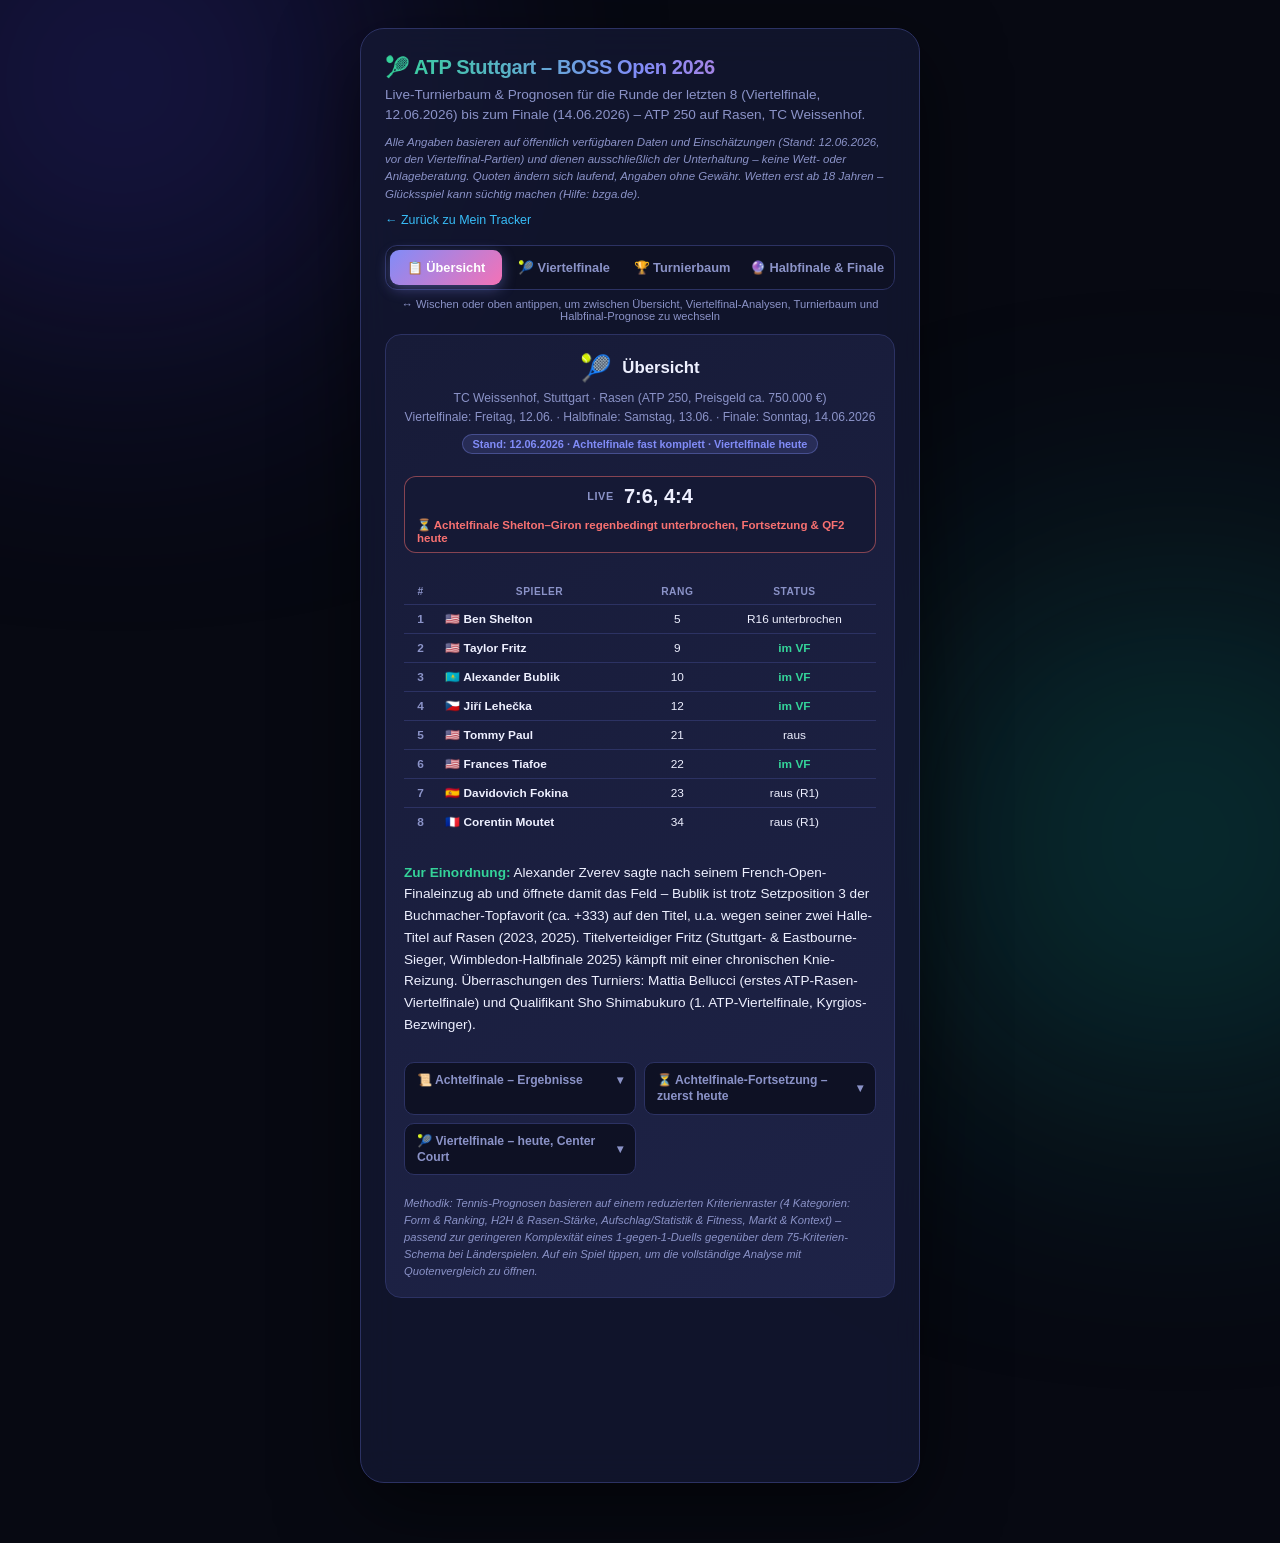
==== commit a6078ddd: "Add R16-Fortsetzung Shelton-Giron Analyse zum ATP-Tracker Eigene Match-Karte mit vollständiger 4-Kat" ====
--- a/atp.html
+++ b/atp.html
@@ -102,24 +102,35 @@
         </details>
 
         <details class="goal-details criteria-group">
+          <summary>⏳ Achtelfinale-Fortsetzung – zuerst heute</summary>
+          <div class="group-results">
+            <button class="group-result-row" type="button" data-target="1">
+              <span class="gr-flags">Shelton [1] – Giron<span class="gr-time">Fortsetzung ab ca. 14:00 Uhr · Satz 2 bei 4:4</span></span>
+              <span class="gr-score">7:6, 4:4</span>
+              <span class="gr-link">Analyse &amp; Quoten ▸</span>
+            </button>
+          </div>
+        </details>
+
+        <details class="goal-details criteria-group">
           <summary>🎾 Viertelfinale – heute, Center Court</summary>
           <div class="group-results">
-            <button class="group-result-row" type="button" data-target="1">
+            <button class="group-result-row" type="button" data-target="2">
               <span class="gr-flags">G. Mpetshi Perricard – Bublik [3]<span class="gr-time">ab 11:00 Uhr · Eröffnungsmatch</span></span>
               <span class="gr-score">–:–</span>
               <span class="gr-link">Analyse &amp; Quoten ▸</span>
             </button>
-            <button class="group-result-row" type="button" data-target="2">
+            <button class="group-result-row" type="button" data-target="3">
               <span class="gr-flags">Sieger Shelton/Giron – Shimabukuro [Q]<span class="gr-time">nicht vor 15:00 Uhr</span></span>
               <span class="gr-score">–:–</span>
               <span class="gr-link">Analyse &amp; Quoten ▸</span>
             </button>
-            <button class="group-result-row" type="button" data-target="3">
+            <button class="group-result-row" type="button" data-target="4">
               <span class="gr-flags">Bellucci – Fritz [2]<span class="gr-time">im Anschluss an Match 1</span></span>
               <span class="gr-score">–:–</span>
               <span class="gr-link">Analyse &amp; Quoten ▸</span>
             </button>
-            <button class="group-result-row" type="button" data-target="4">
+            <button class="group-result-row" type="button" data-target="5">
               <span class="gr-flags">Lehečka [4] – Tiafoe [6]<span class="gr-time">nicht vor 17:00 Uhr</span></span>
               <span class="gr-score">–:–</span>
               <span class="gr-link">Analyse &amp; Quoten ▸</span>
@@ -129,6 +140,106 @@
         </div>
 
         <p class="odds-note">Methodik: Tennis-Prognosen basieren auf einem reduzierten Kriterienraster (4 Kategorien: Form &amp; Ranking, H2H &amp; Rasen-Stärke, Aufschlag/Statistik &amp; Fitness, Markt &amp; Kontext) – passend zur geringeren Komplexität eines 1-gegen-1-Duells gegenüber dem 75-Kriterien-Schema bei Länderspielen. Auf ein Spiel tippen, um die vollständige Analyse mit Quotenvergleich zu öffnen.</p>
+      </article>
+      <article class="match-card">
+        <header class="match-card-head">
+          <button class="back-to-group" type="button" data-back="0">← Übersicht</button>
+          <div class="match-flags">
+            <span class="flag">🇺🇸</span><span>Shelton [1]</span>
+            <span class="match-vs">vs.</span>
+            <span>Giron</span><span class="flag">🇺🇸</span>
+          </div>
+          <div class="match-info">
+            Freitag, 12.06.2026 · Fortsetzung ab ca. 14:00 Uhr MESZ (R16, regenbedingt unterbrochen)<br>
+            Center Court, TC Weissenhof, Stuttgart
+          </div>
+          <span class="match-tag">Achtelfinale (R16) · Fortsetzung · Sieger trifft im Anschluss auf Shimabukuro [Q]</span>
+          <div class="live-result is-live"><span class="lr-label">Sätze</span><span class="lr-score">7:6, 4:4</span><span class="lr-status">⏳ Unterbrochen Donnerstag (Regen/Platzbedingungen) – Giron führt mit Satz 1 (7:6), Satz 2 bei 4:4</span></div>
+        </header>
+
+        <div class="prognosis-box">
+          <div class="prognosis-title">📊 Prognose</div>
+          <div class="prob-row">
+            <div>
+              <div class="prob-labels"><span>Sieg Shelton</span><span class="pct">58%</span></div>
+              <div class="prob-bar"><div class="prob-fill home" style="width:58%"></div></div>
+            </div>
+            <div>
+              <div class="prob-labels"><span>Sieg Giron</span><span class="pct">42%</span></div>
+              <div class="prob-bar"><div class="prob-fill away" style="width:42%"></div></div>
+            </div>
+          </div>
+          <div class="prognosis-result">
+            <div class="result-score">2:1</div>
+            <div class="result-label">Wahrscheinlichstes Ergebnis (Sätze): Shelton dreht den Rückstand und gewinnt knapp in 3 Sätzen – sein Ranking- und Aufschlag-Vorteil bleibt der Grundtenor, doch Girons starker Tiebreak-Gewinn in Satz 1 und die laufende 4:4-Stellung in Satz 2 machen die Partie deutlich offener als vor Turnierbeginn erwartet.</div>
+          </div>
+          <div class="prognosis-text">
+            <strong>Sätze:</strong> Satz 2 bei 4:4 dürfte selbst in einen Tiebreak gehen; bei 1:1 nach Sätzen entscheidet Frische und Aufschlagdurchschlagskraft im Decider tendenziell für Shelton.<br>
+            <strong>Schlüssel-Faktor:</strong> Die unterbrochene Nacht könnte Girons Rhythmus aus dem starken Satz 1 brechen – oder Shelton die nötige Verschnaufpause vor dem direkt folgenden QF2 gegen Shimabukuro verschaffen.
+          </div>
+          <div class="confidence-row">
+            <span class="confidence-badge low">Konfidenz: Niedrig</span>
+          </div>
+          <ul class="uncertainty-list">
+            <li>Live-Partie bei 4:4 im 2. Satz – jeder weitere Punkt verschiebt die Wahrscheinlichkeiten, eine Prognose zu diesem Zeitpunkt ist naturgemäß instabil.</li>
+            <li>Girons Tiebreak-Gewinn in Satz 1 ist sein bislang bestes Resultat der Saison gegen einen Top-10-Spieler – ein Indiz, dass die vorab kalkulierte Favoritenrolle Sheltons zu hoch angesetzt war.</li>
+            <li>Das Ergebnis dieses Matches entscheidet zugleich über die körperliche Ausgangslage für QF2 (Shimabukuro) am selben Tag – ein potenzieller Dreisatz-Krimi würde den Sieger zusätzlich belasten.</li>
+          </ul>
+        </div>
+
+        <div class="match-sections">
+        <details class="goal-details criteria-group">
+          <summary>📈 Form &amp; Ranking (Gewicht: 30%)</summary>
+          <ul class="criteria-list">
+            <li><span class="criteria-num">1.</span> Shelton (ATP 5) führt den Ranking-Vergleich klar an gegenüber Giron (ATP ca. 51–69) – mit zwei Titeln 2026 (Dallas, München) in herausragender Form in die Saison gestartet.</li>
+            <li><span class="criteria-num">2.</span> Giron befindet sich in seiner bislang besten Saison (Bilanz 8:6 in 2026, Finale in Phoenix/Arizona) – der Tiebreak-Gewinn in Satz 1 passt zu diesem Aufwärtstrend.</li>
+            <li><span class="criteria-num">3.</span> Die vor der Partie kalkulierten Buchmacher-Quoten (ca. 74% für Shelton) galten vor Anpfiff – Girons Satzgewinn relativiert diese Einschätzung bereits deutlich.</li>
+            <li><span class="criteria-num">4.</span> Psychologischer Druck liegt nun stärker bei Shelton: Als klarer Favorit mit Rückstand muss er nach der Unterbrechung neu in die Partie finden, während Giron mit Momentum weitermachen kann.</li>
+          </ul>
+        </details>
+
+        <details class="goal-details criteria-group">
+          <summary>🆚 H2H &amp; Rasen-Stärke (Gewicht: 25%)</summary>
+          <ul class="criteria-list">
+            <li><span class="criteria-num">5.</span> Direktvergleich: Shelton führt 2:1 (Tokyo 2023, Hamburg 2026) – Girons einziger Sieg (Delray Beach 2023) fiel auf Hartplatz, bislang kein Aufeinandertreffen auf Rasen.</li>
+            <li><span class="criteria-num">6.</span> Shelton erreichte 2025 in Stuttgart das Halbfinale – mit nachgewiesener Rasen-Stärke auf genau diesem Platz.</li>
+            <li><span class="criteria-num">7.</span> Giron weist eine solide Karriere-Rasenbilanz von ca. 51% (19:18) auf, in den letzten 52 Wochen ausgeglichen bei 3:3 – kein Rasen-Schwächling, aber ohne die Spitzenresultate Sheltons auf diesem Belag.</li>
+            <li><span class="criteria-num">8.</span> Dass Giron Satz 1 im Tiebreak gewann, zeigt: Sheltons Aufschlagdominanz hat sich auf diesem Rasen bislang nicht entscheidend durchgesetzt – ein Warnsignal für die Fortsetzung.</li>
+          </ul>
+        </details>
+
+        <details class="goal-details criteria-group">
+          <summary>🎯 Aufschlag/Statistik &amp; Fitness (Gewicht: 30%)</summary>
+          <ul class="criteria-list">
+            <li><span class="criteria-num">9.</span> Sheltons wuchtiger Aufschlag (einer der härtesten der Tour) sollte auf trockenerem, schnellerem Rasen nach der Unterbrechung tendenziell noch mehr Wirkung entfalten.</li>
+            <li><span class="criteria-num">10.</span> Die verregneten, rutschigen Bedingungen vor der Unterbrechung könnten Girons variablerem Spiel (mehr Slice, weniger Tempo) entgegengekommen sein – bei trockeneren Bedingungen heute dürfte sich das Blatt wieder zu Sheltons Gunsten wenden.</li>
+            <li><span class="criteria-num">11.</span> Fitness-Faktor: Der Sieger dieser Partie muss am selben Tag ohne nennenswerte Pause das QF2 gegen Shimabukuro bestreiten – die mit Abstand größte Doppelbelastung des gesamten Turniertages.</li>
+            <li><span class="criteria-num">12.</span> Ein möglicher Drittsatz-Krimi würde den Sieger zusätzlich auszehren und dessen Chancen im direkt folgenden Viertelfinale schmälern – ein Risiko, das in die Gesamtbewertung des Tages einfließt.</li>
+          </ul>
+        </details>
+
+        <details class="goal-details criteria-group">
+          <summary>💹 Markt &amp; Kontext (Gewicht: 15%)</summary>
+          <ul class="criteria-list">
+            <li><span class="criteria-num">13.</span> Vor der Unterbrechung lagen die Quoten bei ca. 1,30–1,36 für Shelton (ca. 74% implizite Wahrscheinlichkeit) – nach Girons Satzgewinn dürfte sich dieses Verhältnis deutlich Richtung 55–65% für Shelton verschoben haben.</li>
+            <li><span class="criteria-num">14.</span> Der Sieger trifft im Anschluss auf Qualifikant Shimabukuro (Cinderella-Lauf, erstes ATP-Viertelfinale) – eine vergleichsweise „lösbare" Belohnung für die Fortsetzung.</li>
+            <li><span class="criteria-num">15.</span> Die ungewöhnliche Spielunterbrechung ist selbst ein Wildcard-Faktor: Routine-Vorteile durch Erfahrung (Shelton) könnten neutralisiert werden, während Giron die Pause zur mentalen Regeneration nutzen konnte.</li>
+            <li><span class="criteria-num">16.</span> Insgesamt die unsicherste Prognose des Tages – bei einer laufenden, nahezu ausgeglichenen Live-Partie (4:4 im 2. Satz) ist jede Einschätzung stärker Momentaufnahme als gesicherte Analyse.</li>
+          </ul>
+        </details>
+
+        <details class="goal-details criteria-group">
+          <summary>🔗 Quellen</summary>
+          <ul class="source-list">
+            <li><a href="https://www.atptour.com/en/video/extended-highlights-shimabukuro-tiafoe-fritz-win-sheltongiron-interrupted-in-stuttgart-2026" target="_blank" rel="noopener">ATP Tour: Extended Highlights – Shelton/Giron unterbrochen in Stuttgart 2026</a></li>
+            <li><a href="https://www.tennisexplorer.com/stuttgart/2026/atp-men/" target="_blank" rel="noopener">TennisExplorer: Stuttgart 2026 – Draw &amp; Ergebnisse</a></li>
+            <li><a href="https://en.wikipedia.org/wiki/2026_BOSS_Open" target="_blank" rel="noopener">Wikipedia: 2026 BOSS Open – Setzliste &amp; Draw</a></li>
+            <li><a href="https://www.atptour.com/en/news/stuttgart-atp-250-2026-history-draw-schedule" target="_blank" rel="noopener">ATP Tour: Stuttgart 2026 – History, Draw &amp; Schedule</a></li>
+            <li><a href="https://www.sportytrader.com/en/betting-tips/ben-shelton-marcos-giron-354043/" target="_blank" rel="noopener">SportyTrader: Quotenvergleich Shelton – Giron</a></li>
+            <li><a href="https://lastwordonsports.com/tennis/2026/06/10/atp-stuttgart-predictions-shelton-giron/" target="_blank" rel="noopener">Last Word on Sports: Stuttgart-Vorschau Shelton vs. Giron</a></li>
+          </ul>
+        </details>
+        </div>
       </article>
       <article class="match-card">
         <header class="match-card-head">
@@ -608,10 +719,11 @@
     const slider = document.getElementById("atpSlider");
     const pills = document.querySelectorAll(".match-pill");
     const slides = Array.from(slider.children);
-    // Slide-Reihenfolge: 0 Übersicht, 1 QF1 (Mpetshi Perricard-Bublik), 2 QF2 (Shelton/Giron-Shimabukuro),
-    // 3 QF3 (Bellucci-Fritz), 4 QF4 (Lehečka-Tiafoe), 5 Turnierbaum, 6 Halbfinale & Finale
-    const pillTargets = [0, 1, 5, 6];
-    const pillForSlide = [0, 1, 1, 1, 1, 2, 3];
+    // Slide-Reihenfolge: 0 Übersicht, 1 Shelton-Giron (R16-Fortsetzung), 2 QF1 (Mpetshi Perricard-Bublik),
+    // 3 QF2 (Shelton/Giron-Shimabukuro), 4 QF3 (Bellucci-Fritz), 5 QF4 (Lehečka-Tiafoe),
+    // 6 Turnierbaum, 7 Halbfinale & Finale
+    const pillTargets = [0, 1, 6, 7];
+    const pillForSlide = [0, 1, 1, 1, 1, 1, 2, 3];
 
     pills.forEach((pill, i) => {
       pill.addEventListener("click", () => {
--- a/style.css
+++ b/style.css
@@ -1135,6 +1135,21 @@
   box-shadow: 0 4px 14px rgba(129, 140, 248, 0.4);
 }
 
+.match-pills.group-pills {
+  overflow-x: auto;
+  -webkit-overflow-scrolling: touch;
+  scrollbar-width: none;
+}
+
+.match-pills.group-pills::-webkit-scrollbar {
+  display: none;
+}
+
+.group-pills .match-pill {
+  flex: 0 0 auto;
+  min-width: 48px;
+}
+
 .swipe-hint {
   text-align: center;
   color: var(--muted);
@@ -1473,6 +1488,52 @@
   font-weight: 700;
   color: var(--accent2);
   white-space: nowrap;
+}
+
+.group-result-row.pending {
+  cursor: default;
+}
+
+.group-result-row.pending:hover,
+.group-result-row.pending:active {
+  border-color: var(--border);
+}
+
+.group-result-row.pending .gr-link {
+  color: var(--muted);
+}
+
+/* Spielplan */
+.schedule-day {
+  margin-top: 18px;
+}
+
+.schedule-day:first-of-type {
+  margin-top: 14px;
+}
+
+.schedule-date {
+  margin: 0 0 8px;
+  padding-bottom: 6px;
+  border-bottom: 1px solid var(--border);
+  font-size: 0.82rem;
+  font-weight: 800;
+  color: var(--accent2);
+}
+
+.schedule-date .sd-today {
+  margin-left: 8px;
+  padding: 2px 9px;
+  border-radius: 999px;
+  font-size: 0.62rem;
+  font-weight: 700;
+  background: linear-gradient(135deg, var(--accent2), var(--accent3));
+  color: #fff;
+  vertical-align: middle;
+}
+
+.schedule-day .group-results {
+  margin-top: 0;
 }
 
 /* Prognose-Box */
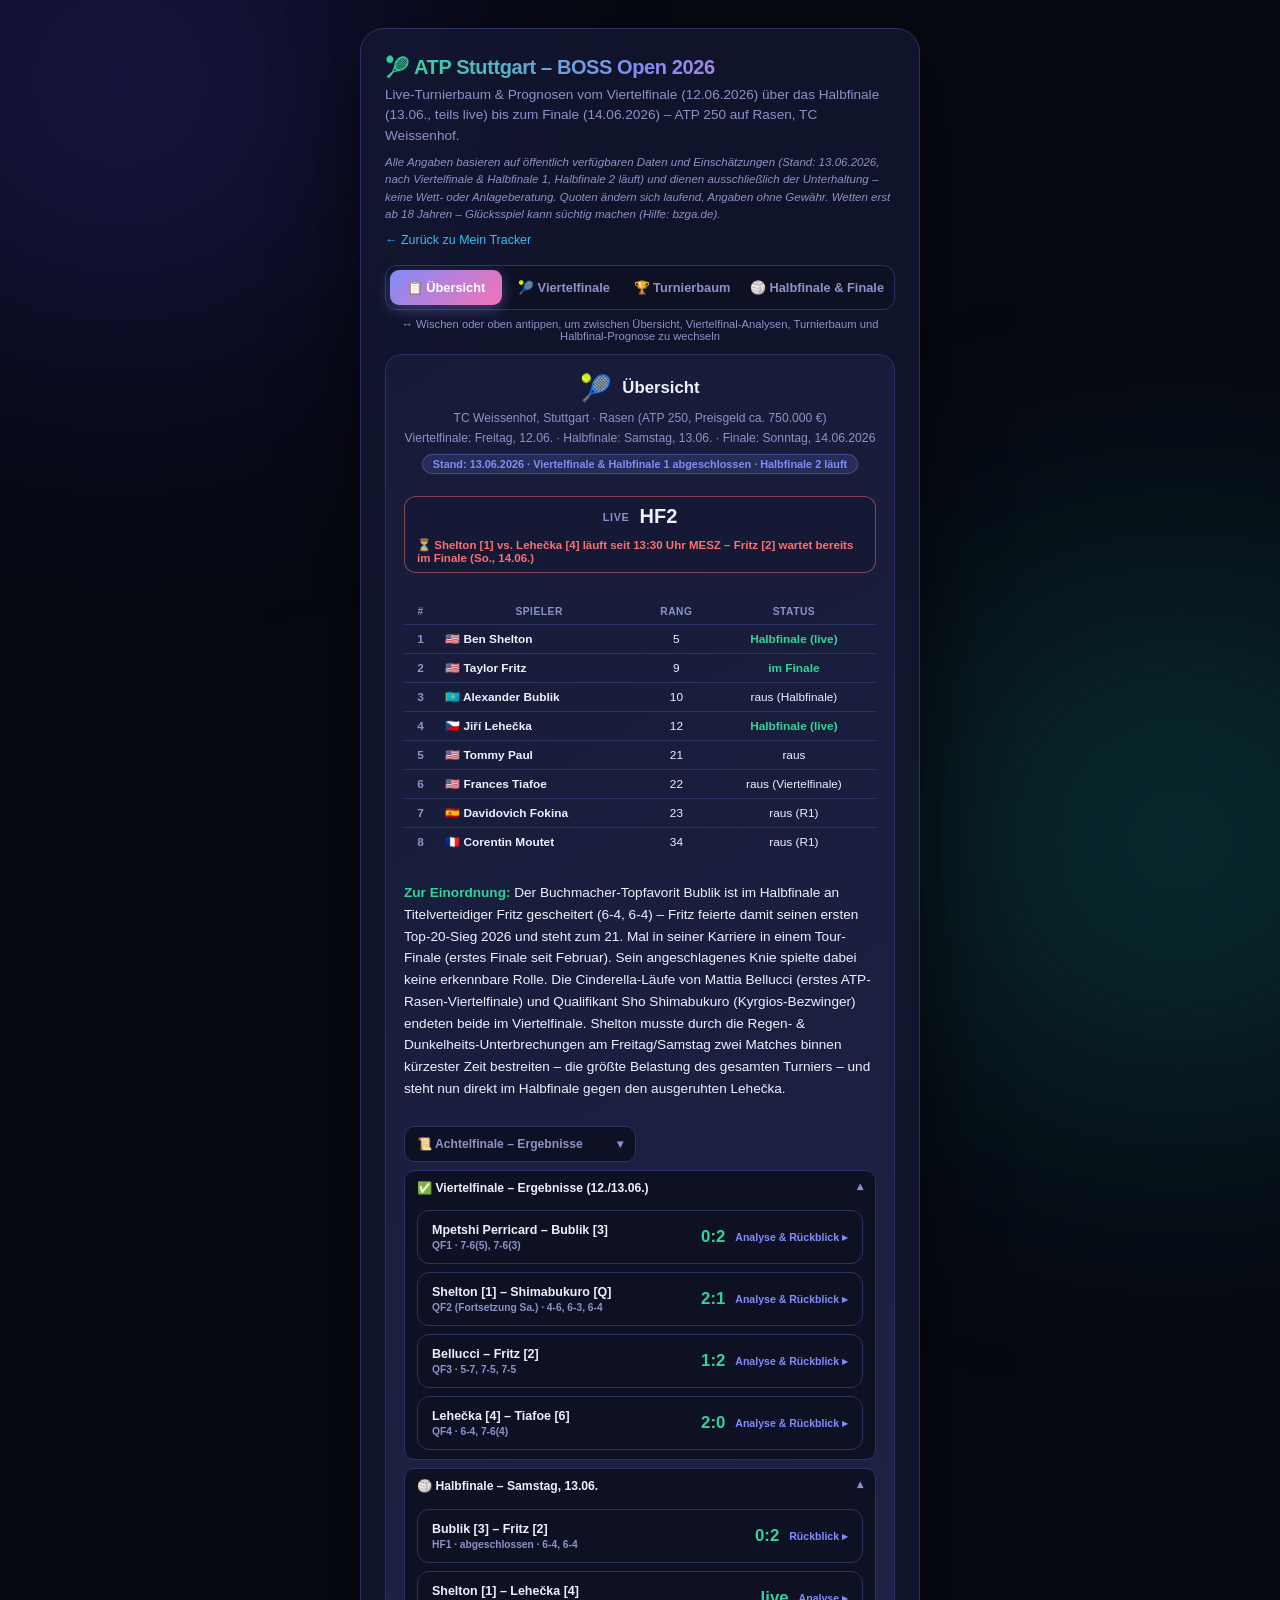
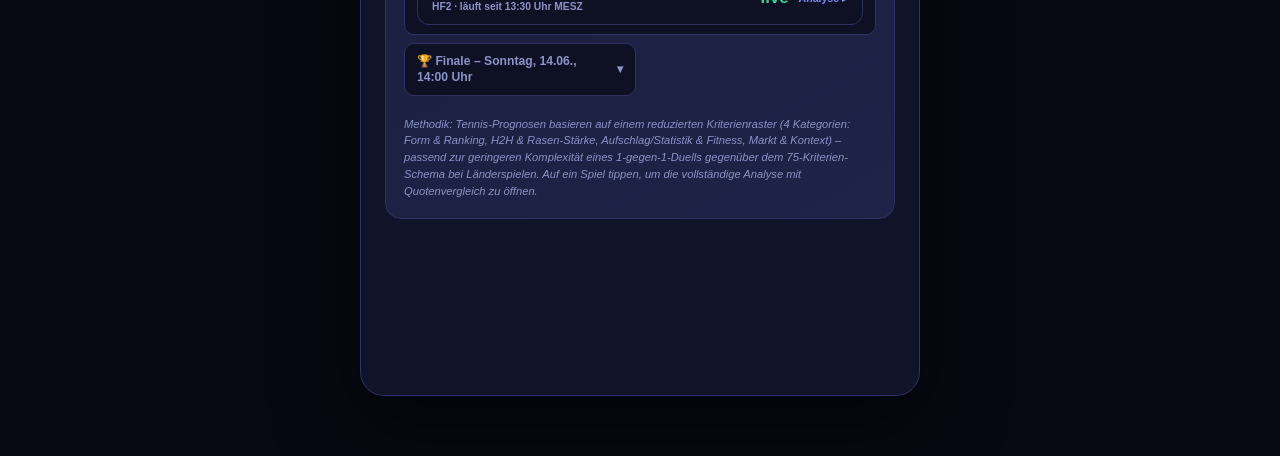
==== commit b71a6a48: "Update ATP Stuttgart tracker with QF/SF1 results and live HF2 analysis - Mark R16 and all 4 QF match" ====
--- a/atp.html
+++ b/atp.html
@@ -14,8 +14,8 @@
   <div class="app">
     <header class="wm-intro">
       <h1 class="wm-title">🎾 ATP Stuttgart – BOSS Open 2026</h1>
-      <p class="wm-sub">Live-Turnierbaum &amp; Prognosen für die Runde der letzten 8 (Viertelfinale, 12.06.2026) bis zum Finale (14.06.2026) – ATP 250 auf Rasen, TC Weissenhof.</p>
-      <p class="wm-disclaimer">Alle Angaben basieren auf öffentlich verfügbaren Daten und Einschätzungen (Stand: 12.06.2026, vor den Viertelfinal-Partien) und dienen ausschließlich der Unterhaltung – keine Wett- oder Anlageberatung. Quoten ändern sich laufend, Angaben ohne Gewähr. Wetten erst ab 18 Jahren – Glücksspiel kann süchtig machen (Hilfe: bzga.de).</p>
+      <p class="wm-sub">Live-Turnierbaum &amp; Prognosen vom Viertelfinale (12.06.2026) über das Halbfinale (13.06., teils live) bis zum Finale (14.06.2026) – ATP 250 auf Rasen, TC Weissenhof.</p>
+      <p class="wm-disclaimer">Alle Angaben basieren auf öffentlich verfügbaren Daten und Einschätzungen (Stand: 13.06.2026, nach Viertelfinale &amp; Halbfinale 1, Halbfinale 2 läuft) und dienen ausschließlich der Unterhaltung – keine Wett- oder Anlageberatung. Quoten ändern sich laufend, Angaben ohne Gewähr. Wetten erst ab 18 Jahren – Glücksspiel kann süchtig machen (Hilfe: bzga.de).</p>
       <p style="margin-top:10px;font-size:0.78rem;"><a href="index.html" style="color:var(--blue);text-decoration:none;">← Zurück zu Mein Tracker</a></p>
     </header>
 
@@ -24,7 +24,7 @@
         <button class="match-pill active" type="button">📋 Übersicht</button>
         <button class="match-pill" type="button">🎾 Viertelfinale</button>
         <button class="match-pill" type="button">🏆 Turnierbaum</button>
-        <button class="match-pill" type="button">🔮 Halbfinale &amp; Finale</button>
+        <button class="match-pill" type="button">🏐 Halbfinale &amp; Finale</button>
       </div>
       <p class="swipe-hint">↔️ Wischen oder oben antippen, um zwischen Übersicht, Viertelfinal-Analysen, Turnierbaum und Halbfinal-Prognose zu wechseln</p>
       <div class="match-slider" id="atpSlider">
@@ -35,10 +35,10 @@
             TC Weissenhof, Stuttgart · Rasen (ATP 250, Preisgeld ca. 750.000 €)<br>
             Viertelfinale: Freitag, 12.06. · Halbfinale: Samstag, 13.06. · Finale: Sonntag, 14.06.2026
           </div>
-          <span class="match-tag">Stand: 12.06.2026 · Achtelfinale fast komplett · Viertelfinale heute</span>
+          <span class="match-tag">Stand: 13.06.2026 · Viertelfinale &amp; Halbfinale 1 abgeschlossen · Halbfinale 2 läuft</span>
         </header>
 
-        <div class="live-result is-live"><span class="lr-label">Live</span><span class="lr-score">7:6, 4:4</span><span class="lr-status">⏳ Achtelfinale Shelton–Giron regenbedingt unterbrochen, Fortsetzung &amp; QF2 heute</span></div>
+        <div class="live-result is-live"><span class="lr-label">Live</span><span class="lr-score">HF2</span><span class="lr-status">⏳ Shelton [1] vs. Lehečka [4] läuft seit 13:30 Uhr MESZ – Fritz [2] wartet bereits im Finale (So., 14.06.)</span></div>
 
         <div class="group-table-wrap" style="margin-top:14px;">
           <table class="group-table">
@@ -46,12 +46,12 @@
               <tr><th>#</th><th>Spieler</th><th>Rang</th><th>Status</th></tr>
             </thead>
             <tbody>
-              <tr><td>1</td><td>🇺🇸 Ben Shelton</td><td>5</td><td>R16 unterbrochen</td></tr>
-              <tr><td>2</td><td>🇺🇸 Taylor Fritz</td><td>9</td><td class="pts">im VF</td></tr>
-              <tr><td>3</td><td>🇰🇿 Alexander Bublik</td><td>10</td><td class="pts">im VF</td></tr>
-              <tr><td>4</td><td>🇨🇿 Jiří Lehečka</td><td>12</td><td class="pts">im VF</td></tr>
+              <tr><td>1</td><td>🇺🇸 Ben Shelton</td><td>5</td><td class="pts">Halbfinale (live)</td></tr>
+              <tr><td>2</td><td>🇺🇸 Taylor Fritz</td><td>9</td><td class="pts">im Finale</td></tr>
+              <tr><td>3</td><td>🇰🇿 Alexander Bublik</td><td>10</td><td>raus (Halbfinale)</td></tr>
+              <tr><td>4</td><td>🇨🇿 Jiří Lehečka</td><td>12</td><td class="pts">Halbfinale (live)</td></tr>
               <tr><td>5</td><td>🇺🇸 Tommy Paul</td><td>21</td><td>raus</td></tr>
-              <tr><td>6</td><td>🇺🇸 Frances Tiafoe</td><td>22</td><td class="pts">im VF</td></tr>
+              <tr><td>6</td><td>🇺🇸 Frances Tiafoe</td><td>22</td><td>raus (Viertelfinale)</td></tr>
               <tr><td>7</td><td>🇪🇸 Davidovich Fokina</td><td>23</td><td>raus (R1)</td></tr>
               <tr><td>8</td><td>🇫🇷 Corentin Moutet</td><td>34</td><td>raus (R1)</td></tr>
             </tbody>
@@ -59,7 +59,7 @@
         </div>
 
         <div class="prognosis-text" style="margin-top:14px;">
-          <strong>Zur Einordnung:</strong> Alexander Zverev sagte nach seinem French-Open-Finaleinzug ab und öffnete damit das Feld – Bublik ist trotz Setzposition 3 der Buchmacher-Topfavorit (ca. +333) auf den Titel, u.a. wegen seiner zwei Halle-Titel auf Rasen (2023, 2025). Titelverteidiger Fritz (Stuttgart- &amp; Eastbourne-Sieger, Wimbledon-Halbfinale 2025) kämpft mit einer chronischen Knie-Reizung. Überraschungen des Turniers: Mattia Bellucci (erstes ATP-Rasen-Viertelfinale) und Qualifikant Sho Shimabukuro (1. ATP-Viertelfinale, Kyrgios-Bezwinger).
+          <strong>Zur Einordnung:</strong> Der Buchmacher-Topfavorit Bublik ist im Halbfinale an Titelverteidiger Fritz gescheitert (6-4, 6-4) – Fritz feierte damit seinen ersten Top-20-Sieg 2026 und steht zum 21. Mal in seiner Karriere in einem Tour-Finale (erstes Finale seit Februar). Sein angeschlagenes Knie spielte dabei keine erkennbare Rolle. Die Cinderella-Läufe von Mattia Bellucci (erstes ATP-Rasen-Viertelfinale) und Qualifikant Sho Shimabukuro (Kyrgios-Bezwinger) endeten beide im Viertelfinale. Shelton musste durch die Regen- &amp; Dunkelheits-Unterbrechungen am Freitag/Samstag zwei Matches binnen kürzester Zeit bestreiten – die größte Belastung des gesamten Turniers – und steht nun direkt im Halbfinale gegen den ausgeruhten Lehečka.
         </div>
 
         <div class="match-sections" style="margin-top:14px;">
@@ -95,45 +95,61 @@
               <div class="tip-meta">25 Asse/5 Doppelfehler – knappe Flucht aus dem 1. Satz.</div>
             </li>
             <li>
-              <div class="tip-head"><span>Ben Shelton [1] vs. Marcos Giron</span><span class="tip-prob">7-6(3), 4:4*</span></div>
-              <div class="tip-meta">*Regen-Unterbrechung Donnerstag – Giron führt mit Satz 1, Fortsetzung &amp; direkt anschließend QF2 am Freitag.</div>
+              <div class="tip-head"><span>Ben Shelton [1] def. Marcos Giron</span><span class="tip-prob">6-7(4), 6-4, 7-6(5)</span></div>
+              <div class="tip-meta">Regen-Unterbrechung Donnerstag/Freitag – Shelton dreht den 0:1-Satzrückstand und zieht direkt weiter ins QF2 gegen Shimabukuro.</div>
             </li>
           </ul>
         </details>
 
-        <details class="goal-details criteria-group">
-          <summary>⏳ Achtelfinale-Fortsetzung – zuerst heute</summary>
-          <div class="group-results">
-            <button class="group-result-row" type="button" data-target="1">
-              <span class="gr-flags">Shelton [1] – Giron<span class="gr-time">Fortsetzung ab ca. 14:00 Uhr · Satz 2 bei 4:4</span></span>
-              <span class="gr-score">7:6, 4:4</span>
-              <span class="gr-link">Analyse &amp; Quoten ▸</span>
-            </button>
-          </div>
-        </details>
-
-        <details class="goal-details criteria-group">
-          <summary>🎾 Viertelfinale – heute, Center Court</summary>
+        <details class="goal-details criteria-group" open>
+          <summary>✅ Viertelfinale – Ergebnisse (12./13.06.)</summary>
           <div class="group-results">
             <button class="group-result-row" type="button" data-target="2">
-              <span class="gr-flags">G. Mpetshi Perricard – Bublik [3]<span class="gr-time">ab 11:00 Uhr · Eröffnungsmatch</span></span>
-              <span class="gr-score">–:–</span>
-              <span class="gr-link">Analyse &amp; Quoten ▸</span>
+              <span class="gr-flags">Mpetshi Perricard – Bublik [3]<span class="gr-time">QF1 · 7-6(5), 7-6(3)</span></span>
+              <span class="gr-score">0:2</span>
+              <span class="gr-link">Analyse &amp; Rückblick ▸</span>
             </button>
             <button class="group-result-row" type="button" data-target="3">
-              <span class="gr-flags">Sieger Shelton/Giron – Shimabukuro [Q]<span class="gr-time">nicht vor 15:00 Uhr</span></span>
-              <span class="gr-score">–:–</span>
-              <span class="gr-link">Analyse &amp; Quoten ▸</span>
+              <span class="gr-flags">Shelton [1] – Shimabukuro [Q]<span class="gr-time">QF2 (Fortsetzung Sa.) · 4-6, 6-3, 6-4</span></span>
+              <span class="gr-score">2:1</span>
+              <span class="gr-link">Analyse &amp; Rückblick ▸</span>
             </button>
             <button class="group-result-row" type="button" data-target="4">
-              <span class="gr-flags">Bellucci – Fritz [2]<span class="gr-time">im Anschluss an Match 1</span></span>
-              <span class="gr-score">–:–</span>
-              <span class="gr-link">Analyse &amp; Quoten ▸</span>
+              <span class="gr-flags">Bellucci – Fritz [2]<span class="gr-time">QF3 · 5-7, 7-5, 7-5</span></span>
+              <span class="gr-score">1:2</span>
+              <span class="gr-link">Analyse &amp; Rückblick ▸</span>
             </button>
             <button class="group-result-row" type="button" data-target="5">
-              <span class="gr-flags">Lehečka [4] – Tiafoe [6]<span class="gr-time">nicht vor 17:00 Uhr</span></span>
-              <span class="gr-score">–:–</span>
-              <span class="gr-link">Analyse &amp; Quoten ▸</span>
+              <span class="gr-flags">Lehečka [4] – Tiafoe [6]<span class="gr-time">QF4 · 6-4, 7-6(4)</span></span>
+              <span class="gr-score">2:0</span>
+              <span class="gr-link">Analyse &amp; Rückblick ▸</span>
+            </button>
+          </div>
+        </details>
+
+        <details class="goal-details criteria-group" open>
+          <summary>🏐 Halbfinale – Samstag, 13.06.</summary>
+          <div class="group-results">
+            <button class="group-result-row" type="button" data-target="7">
+              <span class="gr-flags">Bublik [3] – Fritz [2]<span class="gr-time">HF1 · abgeschlossen · 6-4, 6-4</span></span>
+              <span class="gr-score">0:2</span>
+              <span class="gr-link">Rückblick ▸</span>
+            </button>
+            <button class="group-result-row" type="button" data-target="7">
+              <span class="gr-flags">Shelton [1] – Lehečka [4]<span class="gr-time">HF2 · läuft seit 13:30 Uhr MESZ</span></span>
+              <span class="gr-score">live</span>
+              <span class="gr-link">Analyse ▸</span>
+            </button>
+          </div>
+        </details>
+
+        <details class="goal-details criteria-group">
+          <summary>🏆 Finale – Sonntag, 14.06., 14:00 Uhr</summary>
+          <div class="group-results">
+            <button class="group-result-row" type="button" data-target="8">
+              <span class="gr-flags">Fritz [2] – Sieger Halbfinale 2<span class="gr-time">Projektion · 2 Szenarien</span></span>
+              <span class="gr-score">– : –</span>
+              <span class="gr-link">Projektion ▸</span>
             </button>
           </div>
         </details>
@@ -153,8 +169,8 @@
             Freitag, 12.06.2026 · Fortsetzung ab ca. 14:00 Uhr MESZ (R16, regenbedingt unterbrochen)<br>
             Center Court, TC Weissenhof, Stuttgart
           </div>
-          <span class="match-tag">Achtelfinale (R16) · Fortsetzung · Sieger trifft im Anschluss auf Shimabukuro [Q]</span>
-          <div class="live-result is-live"><span class="lr-label">Sätze</span><span class="lr-score">7:6, 4:4</span><span class="lr-status">⏳ Unterbrochen Donnerstag (Regen/Platzbedingungen) – Giron führt mit Satz 1 (7:6), Satz 2 bei 4:4</span></div>
+          <span class="match-tag">Achtelfinale (R16) · Fortsetzung · ABGESCHLOSSEN – Shelton 2:1, weiter zu QF2 vs. Shimabukuro</span>
+          <div class="live-result is-final"><span class="lr-label">Ergebnis</span><span class="lr-score">6:7(4), 6:4, 7:6(5)</span><span class="lr-status">✅ Shelton dreht den 0:1-Satzrückstand und gewinnt im Decider-Tiebreak</span></div>
         </header>
 
         <div class="prognosis-box">
@@ -176,6 +192,9 @@
           <div class="prognosis-text">
             <strong>Sätze:</strong> Satz 2 bei 4:4 dürfte selbst in einen Tiebreak gehen; bei 1:1 nach Sätzen entscheidet Frische und Aufschlagdurchschlagskraft im Decider tendenziell für Shelton.<br>
             <strong>Schlüssel-Faktor:</strong> Die unterbrochene Nacht könnte Girons Rhythmus aus dem starken Satz 1 brechen – oder Shelton die nötige Verschnaufpause vor dem direkt folgenden QF2 gegen Shimabukuro verschaffen.
+          </div>
+          <div class="prognosis-text">
+            <strong>📊 Rückblick:</strong> Volltreffer – exakt das prognostizierte 2:1 inkl. Tiebreak-Decider (7-6(5)). Satz 2 ging tatsächlich noch in den Tiebreak, danach setzte sich Sheltons Aufschlag-Vorteil im Decider durch. Allerdings musste er die Partie direkt mit dem QF2 gegen Shimabukuro fortsetzen – die im Vorfeld befürchtete Doppelbelastung wurde real.
           </div>
           <div class="confidence-row">
             <span class="confidence-badge low">Konfidenz: Niedrig</span>
@@ -253,8 +272,8 @@
             Freitag, 12.06.2026 · ab 11:00 Uhr MESZ (Eröffnungsmatch)<br>
             Center Court, TC Weissenhof, Stuttgart
           </div>
-          <span class="match-tag">Viertelfinale · Best-of-3-Sätze</span>
-          <div class="live-result"><span class="lr-label">Sätze</span><span class="lr-score">– : –</span><span class="lr-status">⏳ Beginn heute, 11:00 Uhr MESZ</span></div>
+          <span class="match-tag">Viertelfinale · ABGESCHLOSSEN – Bublik 2:0 (zwei Tiebreaks)</span>
+          <div class="live-result is-final"><span class="lr-label">Ergebnis</span><span class="lr-score">7:6(5), 7:6(3)</span><span class="lr-status">✅ Bublik gewinnt glatt – steht im Halbfinale gegen Fritz</span></div>
         </header>
 
         <div class="prognosis-box">
@@ -276,6 +295,9 @@
           <div class="prognosis-text">
             <strong>Sätze:</strong> Hohe Tiebreak-Wahrscheinlichkeit – beide Spieler zählen zu den größten Aufschlägern der Tour (Bublik zuletzt 22 Asse), echte Breaks dürften selten sein.<br>
             <strong>Schlüssel-Faktor:</strong> Frische – Mpetshi Perricard hat diese Woche bereits 6 Sätze (zwei Dreisätzer mit Tiebreaks) gespielt, Bublik nach Freilos erst 3.
+          </div>
+          <div class="prognosis-text">
+            <strong>📊 Rückblick:</strong> Tendenz (Sieg Bublik) korrekt – und die Tiebreak-Prognose traf gleich doppelt zu: Beide Sätze wurden im Tiebreak entschieden (7-5, 7-3), kein einziger Aufschlag wurde durchbrochen. Bublik gewann jedoch klarer (2:0 statt 1:2) als erwartet und zog mit frischeren Beinen ins Halbfinale ein.
           </div>
           <div class="confidence-row">
             <span class="confidence-badge low">Konfidenz: Niedrig</span>
@@ -344,23 +366,23 @@
         <header class="match-card-head">
           <button class="back-to-group" type="button" data-back="0">← Übersicht</button>
           <div class="match-flags">
-            <span class="flag">🇺🇸</span><span>Sieger Shelton/Giron</span>
+            <span class="flag">🇺🇸</span><span>Shelton [1]</span>
             <span class="match-vs">vs.</span>
             <span>Shimabukuro</span><span class="flag">🇯🇵</span>
           </div>
           <div class="match-info">
-            Freitag, 12.06.2026 · nicht vor 15:00 Uhr MESZ (im Anschluss an die R16-Fortsetzung)<br>
+            Freitag/Samstag, 12./13.06.2026 · dunkelheitsbedingt unterbrochen &amp; am Samstagmittag fortgesetzt<br>
             Center Court, TC Weissenhof, Stuttgart
           </div>
-          <span class="match-tag">Viertelfinale · Best-of-3-Sätze · Gegner steht erst nach R16-Fortsetzung fest</span>
-          <div class="live-result is-live"><span class="lr-label">R16</span><span class="lr-score">7:6, 4:4</span><span class="lr-status">⏳ Shelton–Giron unterbrochen (Giron führt 1:0 Sätze), Fortsetzung vor QF2</span></div>
+          <span class="match-tag">Viertelfinale · ABGESCHLOSSEN – Shelton 2:1, weiter ins Halbfinale gegen Lehečka</span>
+          <div class="live-result is-final"><span class="lr-label">Ergebnis</span><span class="lr-score">4:6, 6:3, 6:4</span><span class="lr-status">✅ Shelton gewinnt nach verlorenem 1. Satz – Shimabukuros Cinderella-Lauf endet im Viertelfinale</span></div>
         </header>
 
         <div class="prognosis-box">
           <div class="prognosis-title">📊 Prognose</div>
           <div class="prob-row">
             <div>
-              <div class="prob-labels"><span>Sieg Shelton/Giron (R16-Sieger)</span><span class="pct">70%</span></div>
+              <div class="prob-labels"><span>Sieg Shelton (R16-Sieger)</span><span class="pct">70%</span></div>
               <div class="prob-bar"><div class="prob-fill home" style="width:70%"></div></div>
             </div>
             <div>
@@ -375,6 +397,9 @@
           <div class="prognosis-text">
             <strong>Sätze:</strong> Der Ranking-Vorteil spricht für den R16-Sieger, doch die fehlende Erholungszeit und Shimabukuros Cinderella-Lauf (Siege über Halys &amp; Kyrgios) machen einen 3. Satz wahrscheinlich.<br>
             <strong>Schlüssel-Faktor:</strong> Wer überhaupt antritt, ist offen – die Regen-unterbrochene Partie Shelton vs. Giron steht bei 7:6(3), 4:4, Giron führt mit Satz 1.
+          </div>
+          <div class="prognosis-text">
+            <strong>📊 Rückblick:</strong> Tendenz (2:1, 70% für den R16-Sieger) traf zu. Shimabukuro begann stark und gewann Satz 1 – die befürchtete Doppelbelastung Sheltons schien sich zu bestätigen –, doch danach drehte Shelton mit zwei klaren Sätzen die Partie. Diese zweite Marathon-Fortsetzung des Wochenendes musste sogar erneut auf den Samstag verschoben werden (Dunkelheit), sodass Shelton am Samstagmittag erst dieses QF beendete, bevor am Nachmittag direkt das Halbfinale gegen Lehečka folgte.
           </div>
           <div class="confidence-row">
             <span class="confidence-badge low">Konfidenz: Niedrig</span>
@@ -451,8 +476,8 @@
             Freitag, 12.06.2026 · im Anschluss an QF1 (ca. frühe/mittlere Nachmittagsstunden)<br>
             Center Court, TC Weissenhof, Stuttgart
           </div>
-          <span class="match-tag">Viertelfinale · Best-of-3-Sätze</span>
-          <div class="live-result"><span class="lr-label">Sätze</span><span class="lr-score">– : –</span><span class="lr-status">⏳ Beginn heute im Tagesverlauf</span></div>
+          <span class="match-tag">Viertelfinale · ABGESCHLOSSEN – Fritz 2:1</span>
+          <div class="live-result is-final"><span class="lr-label">Ergebnis</span><span class="lr-score">5:7, 7:5, 7:5</span><span class="lr-status">✅ Fritz gewinnt nach verlorenem 1. Satz – zweiter Dreisatz-Krimi in Folge</span></div>
         </header>
 
         <div class="prognosis-box">
@@ -474,6 +499,9 @@
           <div class="prognosis-text">
             <strong>Sätze:</strong> Modelle sehen Fritz bei ca. 72%, SportyTrader projiziert sogar ein gedecktes Games-Handicap von -3,5 für ihn – ein 2:0 in Sätzen ist das Basisszenario.<br>
             <strong>Schlüssel-Faktor:</strong> Fritz' chronische Knie-Tendonitis – seine Bewegungsfreiheit war 2026 saisonübergreifend „komplett beeinträchtigt", was auf Rasen (tiefe Bälle, seitliche Antritte) besonders riskant ist.
+          </div>
+          <div class="prognosis-text">
+            <strong>📊 Rückblick:</strong> Tendenz (Sieg Fritz, 72%) korrekt, aber statt des erwarteten glatten 2:0 musste Fritz nach verlorenem Startsatz (5-7) zum zweiten Mal in Folge in den Decider – ein Indiz, dass das Knie ihn tatsächlich limitiert. Im direkt folgenden Halbfinale gegen Bublik zeigte er dann aber keine Spuren davon mehr.
           </div>
           <div class="confidence-row">
             <span class="confidence-badge medium">Konfidenz: Mittel</span>
@@ -550,8 +578,8 @@
             Freitag, 12.06.2026 · nicht vor 17:00 Uhr MESZ (letztes Match des Tages)<br>
             Center Court, TC Weissenhof, Stuttgart
           </div>
-          <span class="match-tag">Viertelfinale · Best-of-3-Sätze</span>
-          <div class="live-result"><span class="lr-label">Sätze</span><span class="lr-score">– : –</span><span class="lr-status">⏳ Beginn heute, nicht vor 17:00 Uhr MESZ</span></div>
+          <span class="match-tag">Viertelfinale · ABGESCHLOSSEN – Lehečka 2:0</span>
+          <div class="live-result is-final"><span class="lr-label">Ergebnis</span><span class="lr-score">6:4, 7:6(4)</span><span class="lr-status">✅ Lehečka gewinnt glatt – steht im Halbfinale gegen Shelton</span></div>
         </header>
 
         <div class="prognosis-box">
@@ -573,6 +601,9 @@
           <div class="prognosis-text">
             <strong>Sätze:</strong> Modelle sehen Lehečka bei ca. 54–55%, Quoten (ca. 1,64–1,72 vs. 2,10–2,25) bestätigen eine knappe Favoritenrolle – der geringste Abstand aller vier Viertelfinals.<br>
             <strong>Schlüssel-Faktor:</strong> Aufschlag gegen Return – Lehečka mit starken Aufschlagwerten (16 Asse, 84% 1.-Aufschlag-Punkte im R16), Tiafoe mit klar besseren Returnwerten (Breakchancen-Quote 31,6% vs. 21,8%).
+          </div>
+          <div class="prognosis-text">
+            <strong>📊 Rückblick:</strong> Tendenz (knapper Sieg Lehečka, 54%) korrekt – er gewann jedoch überraschend glatt in 2 Sätzen statt der erwarteten 3. Lehečkas Aufschlagvorteil setzte sich klarer durch als Tiafoes Returnstärke; im zweiten Satz rettete sich Lehečka durch einen Tiebreak (7-4). Mit dem Erreichen seines zweiten Halbfinales der Saison reist Lehečka mit deutlich mehr Frische ins HF2 als der danach noch zweimal geforderte Shelton.
           </div>
           <div class="confidence-row">
             <span class="confidence-badge medium">Konfidenz: Mittel</span>
@@ -644,73 +675,186 @@
           <span class="match-tag">Viertelfinale 12.06. · Halbfinale 13.06. · Finale 14.06.2026</span>
         </header>
 
-        <div class="bracket-scroll"><div class="bracket"><div class="round"><div class="round-title">Achtelfinale</div><div class="bracket-match"><div class="bm-team win"><span>G. Mpetshi Perricard</span><span class="bs">2</span></div><div class="bm-team"><span>Onclin [Q]</span><span class="bs">0</span></div></div><div class="bracket-match"><div class="bm-team win"><span>Bublik [3]</span><span class="bs">2</span></div><div class="bm-team"><span>Struff</span><span class="bs">1</span></div></div><div class="bracket-match"><div class="bm-team win"><span>Shimabukuro [Q]</span><span class="bs">2</span></div><div class="bm-team"><span>Kyrgios [WC]</span><span class="bs">1</span></div></div><div class="bracket-match"><div class="bm-team"><span>Shelton [1]</span><span class="bs">–</span></div><div class="bm-team"><span>Giron</span><span class="bs">–</span></div><div class="bm-note">unterbrochen 7:6, 4:4 (Giron führt)</div></div><div class="bracket-match"><div class="bm-team win"><span>Bellucci</span><span class="bs">2</span></div><div class="bm-team"><span>Hanfmann</span><span class="bs">1</span></div></div><div class="bracket-match"><div class="bm-team win"><span>Fritz [2]</span><span class="bs">2</span></div><div class="bm-team"><span>Landaluce</span><span class="bs">1</span></div></div><div class="bracket-match"><div class="bm-team win"><span>Lehečka [4]</span><span class="bs">2</span></div><div class="bm-team"><span>Duckworth</span><span class="bs">1</span></div></div><div class="bracket-match"><div class="bm-team win"><span>Tiafoe [6]</span><span class="bs">2</span></div><div class="bm-team"><span>Hijikata</span><span class="bs">0</span></div></div></div><div class="round"><div class="round-title">Viertelfinale (12.06.)</div><div class="bracket-match"><div class="bm-team"><span>Mpetshi Perricard</span><span class="bs">1</span></div><div class="bm-team win"><span>Bublik [3]</span><span class="bs">2</span></div><div class="bm-note">ab 11:00 · Prognose</div></div><div class="bracket-match"><div class="bm-team win"><span>Sieger Shelton/Giron</span><span class="bs">2</span></div><div class="bm-team"><span>Shimabukuro [Q]</span><span class="bs">1</span></div><div class="bm-note">nicht vor 15:00 · Prognose</div></div><div class="bracket-match"><div class="bm-team"><span>Bellucci</span><span class="bs">0</span></div><div class="bm-team win"><span>Fritz [2]</span><span class="bs">2</span></div><div class="bm-note">heute · Prognose</div></div><div class="bracket-match"><div class="bm-team win"><span>Lehečka [4]</span><span class="bs">2</span></div><div class="bm-team"><span>Tiafoe [6]</span><span class="bs">1</span></div><div class="bm-note">nicht vor 17:00 · Prognose</div></div></div><div class="round"><div class="round-title">Halbfinale (13.06.)</div><div class="bracket-match"><div class="bm-team win"><span>Bublik [3]</span><span class="bs">2</span></div><div class="bm-team"><span>Sieger Shelton/Giron</span><span class="bs">1</span></div><div class="bm-note">Projektion</div></div><div class="bracket-match"><div class="bm-team win"><span>Fritz [2]</span><span class="bs">2</span></div><div class="bm-team"><span>Lehečka [4]</span><span class="bs">1</span></div><div class="bm-note">Projektion</div></div></div><div class="round"><div class="round-title">Finale (14.06.)</div><div class="bracket-match"><div class="bm-team win"><span>Bublik [3]</span><span class="bs">2</span></div><div class="bm-team"><span>Fritz [2]</span><span class="bs">1</span></div><div class="bm-note">Projektion</div></div></div><div class="round"><div class="round-title">Champion</div><div class="bracket-champ">🏆<br>🇰🇿 Bublik (projiziert)</div></div></div></div>
-
-        <p class="odds-note">Hinweis: Achtelfinale = Live-Stand (bis auf die unterbrochene Partie Shelton–Giron). Viertelfinale, Halbfinale und Finale zeigen das wahrscheinlichste Szenario gemäß den Analysen dieser Seite – keine echten Ergebnisse. Der Baum wird nach jedem gespielten Match aktualisiert.</p>
+        <div class="bracket-scroll"><div class="bracket"><div class="round"><div class="round-title">Achtelfinale</div><div class="bracket-match"><div class="bm-team win"><span>G. Mpetshi Perricard</span><span class="bs">2</span></div><div class="bm-team"><span>Onclin [Q]</span><span class="bs">0</span></div></div><div class="bracket-match"><div class="bm-team win"><span>Bublik [3]</span><span class="bs">2</span></div><div class="bm-team"><span>Struff</span><span class="bs">1</span></div></div><div class="bracket-match"><div class="bm-team win"><span>Shimabukuro [Q]</span><span class="bs">2</span></div><div class="bm-team"><span>Kyrgios [WC]</span><span class="bs">1</span></div></div><div class="bracket-match"><div class="bm-team win"><span>Shelton [1]</span><span class="bs">2</span></div><div class="bm-team"><span>Giron</span><span class="bs">1</span></div><div class="bm-note">6-7(4), 6-4, 7-6(5)</div></div><div class="bracket-match"><div class="bm-team win"><span>Bellucci</span><span class="bs">2</span></div><div class="bm-team"><span>Hanfmann</span><span class="bs">1</span></div></div><div class="bracket-match"><div class="bm-team win"><span>Fritz [2]</span><span class="bs">2</span></div><div class="bm-team"><span>Landaluce</span><span class="bs">1</span></div></div><div class="bracket-match"><div class="bm-team win"><span>Lehečka [4]</span><span class="bs">2</span></div><div class="bm-team"><span>Duckworth</span><span class="bs">1</span></div></div><div class="bracket-match"><div class="bm-team win"><span>Tiafoe [6]</span><span class="bs">2</span></div><div class="bm-team"><span>Hijikata</span><span class="bs">0</span></div></div></div><div class="round"><div class="round-title">Viertelfinale (12./13.06.)</div><div class="bracket-match"><div class="bm-team"><span>Mpetshi Perricard</span><span class="bs">0</span></div><div class="bm-team win"><span>Bublik [3]</span><span class="bs">2</span></div><div class="bm-note">7-6(5), 7-6(3)</div></div><div class="bracket-match"><div class="bm-team win"><span>Shelton [1]</span><span class="bs">2</span></div><div class="bm-team"><span>Shimabukuro [Q]</span><span class="bs">1</span></div><div class="bm-note">4-6, 6-3, 6-4</div></div><div class="bracket-match"><div class="bm-team"><span>Bellucci</span><span class="bs">1</span></div><div class="bm-team win"><span>Fritz [2]</span><span class="bs">2</span></div><div class="bm-note">5-7, 7-5, 7-5</div></div><div class="bracket-match"><div class="bm-team win"><span>Lehečka [4]</span><span class="bs">2</span></div><div class="bm-team"><span>Tiafoe [6]</span><span class="bs">0</span></div><div class="bm-note">6-4, 7-6(4)</div></div></div><div class="round"><div class="round-title">Halbfinale (13.06.)</div><div class="bracket-match"><div class="bm-team"><span>Bublik [3]</span><span class="bs">0</span></div><div class="bm-team win"><span>Fritz [2]</span><span class="bs">2</span></div><div class="bm-note">6-4, 6-4 · Endstand</div></div><div class="bracket-match"><div class="bm-team"><span>Shelton [1]</span><span class="bs">–</span></div><div class="bm-team"><span>Lehečka [4]</span><span class="bs">–</span></div><div class="bm-note">live seit 13:30 Uhr</div></div></div><div class="round"><div class="round-title">Finale (14.06.)</div><div class="bracket-match"><div class="bm-team"><span>Fritz [2]</span><span class="bs">–</span></div><div class="bm-team"><span>Sieger HF2</span><span class="bs">–</span></div><div class="bm-note">14:00 Uhr · nach HF2</div></div></div><div class="round"><div class="round-title">Champion</div><div class="bracket-champ">🏆<br>❓ offen – Fritz im Finale</div></div></div></div>
+
+        <p class="odds-note">Hinweis: Achtelfinale, Viertelfinale &amp; Halbfinale 1 = echte Endergebnisse. Halbfinale 2 läuft live (Shelton vs. Lehečka), das Finale steht erst nach dessen Ende fest. Der Baum wird nach jedem gespielten Match aktualisiert.</p>
       </article>
 
       <article class="match-card">
         <header class="match-card-head">
-          <div class="match-flags"><span class="flag">🔮</span><span>Halbfinale &amp; Finale</span></div>
-          <div class="match-info">Projektion auf Basis der Viertelfinal-Prognosen<br>Halbfinale: Samstag, 13.06. · Finale: Sonntag, 14.06.2026</div>
-          <span class="match-tag">Vorschau · doppelt/dreifach konditional, Konfidenz niedrig</span>
+          <button class="back-to-group" type="button" data-back="0">← Übersicht</button>
+          <div class="match-flags"><span class="flag">🏐</span><span>Halbfinale</span></div>
+          <div class="match-info">
+            Samstag, 13.06.2026 · Center Court, TC Weissenhof, Stuttgart<br>
+            HF1: Bublik [3] – Fritz [2] (abgeschlossen) · HF2: Shelton [1] – Lehečka [4] (live, seit 13:30 Uhr)
+          </div>
+          <span class="match-tag">Sieger HF2 trifft im Finale (So., 14:00 Uhr) auf Fritz [2]</span>
         </header>
 
+        <div class="live-result is-final"><span class="lr-label">HF1 Ergebnis</span><span class="lr-score">6:4, 6:4</span><span class="lr-status">✅ Fritz gewinnt klar in ca. 65 Minuten – steht im Finale</span></div>
+
+        <div class="tracking-list" style="margin-top:10px;">
+          <div class="tracking-row miss">
+            <div class="tr-head">
+              <span class="tr-match">🇰🇿 Bublik [3] – Fritz [2] 🇺🇸</span>
+              <span class="tr-date">13.06.2026 · Halbfinale 1</span>
+            </div>
+            <div class="tr-body">
+              <span class="tr-pred"><strong>Vortages-Projektion:</strong> 58% Bublik (Turnierfavorit, vermeintlich frischer)</span>
+              <span class="tr-actual"><strong>Ergebnis:</strong> 6:4, 6:4 für Fritz</span>
+              <span class="tr-badge badge-miss">❌ Favoritenrolle verfehlt</span>
+            </div>
+          </div>
+        </div>
+
+        <div class="prognosis-text" style="margin-top:10px;">
+          <strong>Rückblick HF1:</strong> Bublik führte im 1. Satz bereits 4:2, verlor dann aber vier Spiele in Folge – inklusive eines Frustmoments mit zerstörtem Schläger – und fand gegen Fritz' Aufschlag keine Lösung mehr. Fritz feierte seinen ersten Sieg gegen einen Top-20-Spieler in dieser Saison, glich die ATP-Head2Head-Bilanz gegen Bublik auf 4:4 aus und steht zum 21. Mal in seiner Karriere in einem Tour-Finale – sein erstes seit Februar. Von der im Vorfeld als Risiko gehandelten Knieproblematik war nichts zu sehen.
+        </div>
+
+        <hr style="border-color: var(--border); margin: 18px 0; opacity: 0.5;">
+
+        <div class="match-flags" style="margin-top:4px;">
+          <span class="flag">🇺🇸</span><span>Shelton [1]</span>
+          <span class="match-vs">vs.</span>
+          <span>Lehečka [4]</span><span class="flag">🇨🇿</span>
+        </div>
+        <div class="match-info">Halbfinale 2 · Samstag, 13.06.2026, seit 13:30 Uhr MESZ · Center Court, TC Weissenhof, Stuttgart</div>
+        <div class="live-result is-live"><span class="lr-label">Live</span><span class="lr-score">⏳</span><span class="lr-status">Halbfinale 2 läuft – Zwischenstand zum Zeitpunkt dieser Analyse nicht final bestätigt</span></div>
+
         <div class="prognosis-box">
-          <div class="prognosis-title">🔮 Halbfinale 1 (Sa., 13.06.)</div>
+          <div class="prognosis-title">📊 Prognose</div>
           <div class="prob-row">
             <div>
-              <div class="prob-labels"><span>Sieg Bublik [3]</span><span class="pct">58%</span></div>
-              <div class="prob-bar"><div class="prob-fill home" style="width:58%"></div></div>
-            </div>
-            <div>
-              <div class="prob-labels"><span>Sieg Sieger Shelton/Giron</span><span class="pct">42%</span></div>
-              <div class="prob-bar"><div class="prob-fill away" style="width:42%"></div></div>
-            </div>
-          </div>
-          <div class="prognosis-text">
-            Bublik ist Turnierfavorit (ca. +333) und nach einem Sieg im eher ausgeglichenen QF1 voraussichtlich frischer als der Sieger aus QF2, der am Vortag zwei Matches am Stück bestreiten musste.
+              <div class="prob-labels"><span>Sieg Shelton [1]</span><span class="pct">47%</span></div>
+              <div class="prob-bar"><div class="prob-fill home" style="width:47%"></div></div>
+            </div>
+            <div>
+              <div class="prob-labels"><span>Sieg Lehečka [4]</span><span class="pct">53%</span></div>
+              <div class="prob-bar"><div class="prob-fill away" style="width:53%"></div></div>
+            </div>
+          </div>
+          <div class="prognosis-result">
+            <div class="result-score">1:2</div>
+            <div class="result-label">Wahrscheinlichstes Ergebnis (Sätze): Shelton hält dank Routine und Aufschlagdruck früh mit, doch die kumulierte Belastung des Wochenendes (drittes Match-Segment binnen gut 24 Stunden) fordert in den Sätzen 2 und 3 ihren Tribut – Lehečka nutzt seine Frische und zieht ins Finale ein.</div>
+          </div>
+          <div class="prognosis-text">
+            <strong>Sätze:</strong> Ein knapper erster Satz ist wahrscheinlich; danach dürfte Lehečkas konstanter Aufschlag (16 Asse im QF) den Unterschied machen, sobald Sheltons Beine ermüden.<br>
+            <strong>Schlüssel-Faktor:</strong> Fitness – Shelton bestreitet sein drittes Match-Segment seit Freitagnachmittag (R16-Fortsetzung, QF2-Fortsetzung, jetzt HF2), Lehečka hatte nach seinem glatten QF-Sieg einen vollen Ruhetag.
+          </div>
+          <div class="confidence-row">
+            <span class="confidence-badge low">Konfidenz: Niedrig</span>
+          </div>
+          <ul class="uncertainty-list">
+            <li>Live-Partie ohne bestätigten Zwischenstand zum Zeitpunkt dieser Analyse – jeder weitere Punkt kann die Einschätzung verändern.</li>
+            <li>H2H (2:0 für Shelton, davon 1:0 auf Rasen in Stuttgart 2025) widerspricht der knappen Marktquote (ca. 50,4% Lehečka) – eine seltene Divergenz zwischen Historie und aktueller Einschätzung.</li>
+            <li>Sheltons „Dreifach-Wochenende" ist ohne Vergleichsfall in diesem Turnier – wie stark sich die Belastung tatsächlich auswirkt, lässt sich kaum kalibrieren.</li>
+          </ul>
+        </div>
+
+        <div class="match-sections">
+        <details class="goal-details criteria-group">
+          <summary>📈 Form &amp; Ranking (Gewicht: 30%)</summary>
+          <ul class="criteria-list">
+            <li><span class="criteria-num">1.</span> Shelton (ATP 5) führt knapp im Ranking vor Lehečka (ATP 12) und bringt mit 2 Titeln 2026 (Dallas, München) eine bessere Saisonbilanz (20:9) als Lehečka (19:10) mit.</li>
+            <li><span class="criteria-num">2.</span> Lehečka erreichte mit dem glatten 2:0-Sieg über Tiafoe sein zweites Halbfinale der Saison – seine bislang stärkste Rasen-Woche.</li>
+            <li><span class="criteria-num">3.</span> Shelton musste im Viertelfinale gegen Shimabukuro erstmals einen Satz abgeben (4-6) und brauchte 3 Sätze – ein erster kleiner Formdämpfer nach der Aufholjagd im R16.</li>
+            <li><span class="criteria-num">4.</span> Beide kommen mit positivem Momentum ins Halbfinale, aber auf sehr unterschiedlichen Wegen: Lehečka glatt in 2 Sätzen mit vollem Ruhetag danach, Shelton zäh in 3 Sätzen direkt im Anschluss an die R16-Fortsetzung.</li>
+          </ul>
+        </details>
+
+        <details class="goal-details criteria-group">
+          <summary>🆚 H2H &amp; Rasen-Stärke (Gewicht: 25%)</summary>
+          <ul class="criteria-list">
+            <li><span class="criteria-num">5.</span> Direktvergleich: Shelton führt 2:0 (4:0 in Sätzen) – zuletzt Cincinnati 2025 (Hartplatz), 6-4, 6-4.</li>
+            <li><span class="criteria-num">6.</span> Auf Rasen führt Shelton 1:0 – Viertelfinale Stuttgart 2025, exakt auf diesem Platz.</li>
+            <li><span class="criteria-num">7.</span> Lehečka bringt aus den letzten 2 Jahren eine Rasenbilanz von 9:3 mit – das Erreichen dieses Halbfinales markiert seinen bisherigen Rasen-Saisonhöhepunkt.</li>
+            <li><span class="criteria-num">8.</span> Trotz der klaren H2H-Bilanz für Shelton sehen die Marktquoten das Duell nahezu ausgeglichen – ein Hinweis, dass der aktuelle Formverlauf (Frische vs. müde Beine) stärker gewichtet wird als die Historie.</li>
+          </ul>
+        </details>
+
+        <details class="goal-details criteria-group">
+          <summary>🎯 Aufschlag/Statistik &amp; Fitness (Gewicht: 30%)</summary>
+          <ul class="criteria-list">
+            <li><span class="criteria-num">9.</span> Entscheidender Fitness-Faktor: Mit HF2 bestreitet Shelton sein drittes Match-Segment innerhalb von gut 24 Stunden (R16-Fortsetzung Freitag, QF2-Fortsetzung Samstagmittag, jetzt HF2 Samstagnachmittag) – die größte Belastung des gesamten Turniers.</li>
+            <li><span class="criteria-num">10.</span> Lehečka hatte nach seinem glatten Zweisatz-Sieg über Tiafoe am Freitag einen kompletten Ruhetag und geht entsprechend frisch in dieses Halbfinale.</li>
+            <li><span class="criteria-num">11.</span> Lehečkas Aufschlagwerte aus dem Viertelfinale (16 Asse, 2 Doppelfehler, 84% gewonnene erste Aufschlagpunkte) zählen zu den besten der gesamten Woche.</li>
+            <li><span class="criteria-num">12.</span> Ein möglicher 3. Satz würde angesichts der Vorbelastung überproportional zulasten Sheltons gehen – körperlich das am stärksten gegen ihn sprechende Szenario der gesamten Vorschlussrunde.</li>
+          </ul>
+        </details>
+
+        <details class="goal-details criteria-group">
+          <summary>💹 Markt &amp; Kontext (Gewicht: 15%)</summary>
+          <ul class="criteria-list">
+            <li><span class="criteria-num">13.</span> Quoten sehen das Duell nahezu bei 50:50 (ca. 50,4% Lehečka, 49,6% Shelton) – das knappste Match des gesamten Turniers laut Markteinschätzung.</li>
+            <li><span class="criteria-num">14.</span> Der Sieger trifft im Finale (So., 14:00 Uhr) auf den bereits ausgeruhten Titelverteidiger Fritz, der sein Halbfinale schon am frühen Samstagnachmittag beendete.</li>
+            <li><span class="criteria-num">15.</span> Center Court, Hauptmatch des Samstags – die Partie läuft seit 13:30 Uhr MESZ und ist zum Zeitpunkt dieser Analyse noch nicht abgeschlossen.</li>
+            <li><span class="criteria-num">16.</span> Größte Unsicherheit der gesamten Vorschlussrunde: Historie (klar Shelton) und Marktquote (knapp Lehečka) zeigen in entgegengesetzte Richtungen – verschärft durch den laufenden Live-Status der Partie.</li>
+          </ul>
+        </details>
+
+        <details class="goal-details criteria-group">
+          <summary>🔗 Quellen</summary>
+          <ul class="source-list">
+            <li><a href="https://www.atptour.com/en/news/fritz-bublik-stuttgart-2026-sfs-saturday" target="_blank" rel="noopener">ATP Tour: Fritz besiegt Bublik – zurück im Stuttgart-Finale</a></li>
+            <li><a href="https://www.tennismajors.com/atp/fritz-downs-bublik-to-reach-the-final-and-defend-his-stuttgart-title-853134.html" target="_blank" rel="noopener">Tennis Majors: Fritz – Bublik, Halbfinal-Bericht</a></li>
+            <li><a href="https://www.sofascore.com/tennis/match/ben-shelton-jiri-lehecka/RUbcsKjed" target="_blank" rel="noopener">Sofascore: Shelton vs. Lehečka – Live-Stand &amp; H2H</a></li>
+            <li><a href="https://matchstat.com/tennis/h2h-odds-bets/Ben%20Shelton/Jiri%20Lehecka/" target="_blank" rel="noopener">Matchstat: Shelton vs. Lehečka – H2H &amp; Prediction</a></li>
+            <li><a href="https://en.tennistemple.com/match/shelton-shimabukuro-stuttgart-2026/9467810/" target="_blank" rel="noopener">Tennis Temple: Shelton vs. Shimabukuro – Matchseite (QF2)</a></li>
+            <li><a href="https://en.wikipedia.org/wiki/2026_BOSS_Open" target="_blank" rel="noopener">Wikipedia: 2026 BOSS Open – Setzliste &amp; Draw</a></li>
+          </ul>
+        </details>
+        </div>
+      </article>
+
+      <article class="match-card">
+        <header class="match-card-head">
+          <button class="back-to-group" type="button" data-back="0">← Übersicht</button>
+          <div class="match-flags"><span class="flag">🏆</span><span>Finale</span></div>
+          <div class="match-info">Sonntag, 14.06.2026, 14:00 Uhr MESZ · Center Court, TC Weissenhof, Stuttgart</div>
+          <span class="match-tag">Fritz [2] steht fest – Gegner: Sieger Halbfinale 2 (Shelton [1] oder Lehečka [4])</span>
+        </header>
+
+        <div class="prognosis-text">
+          Taylor Fritz hat mit dem Sieg über Bublik sein 21. Tour-Finale erreicht und kann damit seinen Stuttgart-Titel von 2025 verteidigen. Wer sein Finalgegner wird, entscheidet sich erst im laufenden Halbfinale 2 (Shelton vs. Lehečka, siehe Tab „🏐 Halbfinale &amp; Finale"). Unten zwei Szenarien je nach Ausgang.
+        </div>
+
+        <div class="prognosis-box" style="margin-top:12px;">
+          <div class="prognosis-title">Szenario A: Fritz [2] vs. Shelton [1]</div>
+          <div class="prob-row">
+            <div>
+              <div class="prob-labels"><span>Sieg Fritz</span><span class="pct">52%</span></div>
+              <div class="prob-bar"><div class="prob-fill home" style="width:52%"></div></div>
+            </div>
+            <div>
+              <div class="prob-labels"><span>Sieg Shelton</span><span class="pct">48%</span></div>
+              <div class="prob-bar"><div class="prob-fill away" style="width:48%"></div></div>
+            </div>
+          </div>
+          <div class="prognosis-text">
+            H2H: Shelton führt 2:1, zuletzt gewann er in Dallas (Februar 2026, Hartplatz) in 3 Sätzen. Sollte Shelton jedoch sein drittes Match-Segment binnen gut 24 Stunden gewinnen, käme er körperlich ausgelaugt ins Finale – ein Vorteil für den ausgeruhten und formstarken Fritz, der mit dem Sieg über Bublik seinen ersten Top-20-Erfolg 2026 feierte.
           </div>
           <div class="confidence-row"><span class="confidence-badge low">Konfidenz: Niedrig</span></div>
         </div>
 
         <div class="prognosis-box" style="margin-top:12px;">
-          <div class="prognosis-title">🔮 Halbfinale 2 (Sa., 13.06.)</div>
+          <div class="prognosis-title">Szenario B: Fritz [2] vs. Lehečka [4]</div>
           <div class="prob-row">
             <div>
-              <div class="prob-labels"><span>Sieg Fritz [2]</span><span class="pct">55%</span></div>
-              <div class="prob-bar"><div class="prob-fill home" style="width:55%"></div></div>
-            </div>
-            <div>
-              <div class="prob-labels"><span>Sieg Lehečka [4]</span><span class="pct">45%</span></div>
-              <div class="prob-bar"><div class="prob-fill away" style="width:45%"></div></div>
-            </div>
-          </div>
-          <div class="prognosis-text">
-            Fritz' Rasen-Erfahrung (Titelverteidiger, ca. 65% Karrierequote) trifft erneut auf Lehečkas starke Wochenform. Bei gesundem Knie leichter Vorteil Fritz – sollte das Knie Probleme machen, ist Lehečka der naheliegende Nutznießer.
+              <div class="prob-labels"><span>Sieg Fritz</span><span class="pct">56%</span></div>
+              <div class="prob-bar"><div class="prob-fill home" style="width:56%"></div></div>
+            </div>
+            <div>
+              <div class="prob-labels"><span>Sieg Lehečka</span><span class="pct">44%</span></div>
+              <div class="prob-bar"><div class="prob-fill away" style="width:44%"></div></div>
+            </div>
+          </div>
+          <div class="prognosis-text">
+            H2H: Fritz führt insgesamt 4:2, allerdings gewann Lehečka das jüngste Duell (Miami 2026, Hartplatz, 6-4, 6-7(4), 6-2) – auf Rasen gab es noch kein Aufeinandertreffen. Fritz' Rasen-Pedigree (Titelverteidiger, ca. 65% Karrierequote, 5 Rasentitel) spricht für ihn, doch Lehečkas starke Wochenform und ein voller Ruhetag vor dem Finale würden die Partie offen halten.
           </div>
           <div class="confidence-row"><span class="confidence-badge low">Konfidenz: Niedrig</span></div>
         </div>
 
-        <div class="prognosis-box" style="margin-top:12px;">
-          <div class="prognosis-title">🔮 Finale (So., 14.06.)</div>
-          <div class="prob-row">
-            <div>
-              <div class="prob-labels"><span>Sieg Bublik [3]</span><span class="pct">53%</span></div>
-              <div class="prob-bar"><div class="prob-fill home" style="width:53%"></div></div>
-            </div>
-            <div>
-              <div class="prob-labels"><span>Sieg Fritz [2]</span><span class="pct">47%</span></div>
-              <div class="prob-bar"><div class="prob-fill away" style="width:47%"></div></div>
-            </div>
-          </div>
-          <div class="prognosis-text">
-            Ein Duell zwischen dem aktuellen Buchmacher-Topfavoriten (Bublik, zweifacher Halle-Champion auf Rasen) und dem Titelverteidiger Fritz. Die Konfidenz ist auf dieser Projektionsstufe naturgemäß gering, da sie auf den Ausgängen von drei vorgeschalteten Matches aufbaut.
-          </div>
-          <div class="confidence-row"><span class="confidence-badge low">Konfidenz: Niedrig</span></div>
-        </div>
-
-        <p class="odds-note">Diese Projektion wird nach jedem Viertelfinal- bzw. Halbfinal-Ergebnis aktualisiert. Sie ersetzt nicht die Einzelanalysen der Viertelfinal-Partien (Tab „🎾 Viertelfinale").</p>
+        <p class="odds-note">Diese Projektion wird durch eine vollständige Analyse ersetzt, sobald Halbfinale 2 (Shelton vs. Lehečka) entschieden ist.</p>
       </article>
       </div>
     </main>
@@ -720,10 +864,10 @@
     const pills = document.querySelectorAll(".match-pill");
     const slides = Array.from(slider.children);
     // Slide-Reihenfolge: 0 Übersicht, 1 Shelton-Giron (R16-Fortsetzung), 2 QF1 (Mpetshi Perricard-Bublik),
-    // 3 QF2 (Shelton/Giron-Shimabukuro), 4 QF3 (Bellucci-Fritz), 5 QF4 (Lehečka-Tiafoe),
-    // 6 Turnierbaum, 7 Halbfinale & Finale
+    // 3 QF2 (Shelton-Shimabukuro), 4 QF3 (Bellucci-Fritz), 5 QF4 (Lehečka-Tiafoe),
+    // 6 Turnierbaum, 7 Halbfinale, 8 Finale
     const pillTargets = [0, 1, 6, 7];
-    const pillForSlide = [0, 1, 1, 1, 1, 1, 2, 3];
+    const pillForSlide = [0, 1, 1, 1, 1, 1, 2, 3, 3];
 
     pills.forEach((pill, i) => {
       pill.addEventListener("click", () => {
